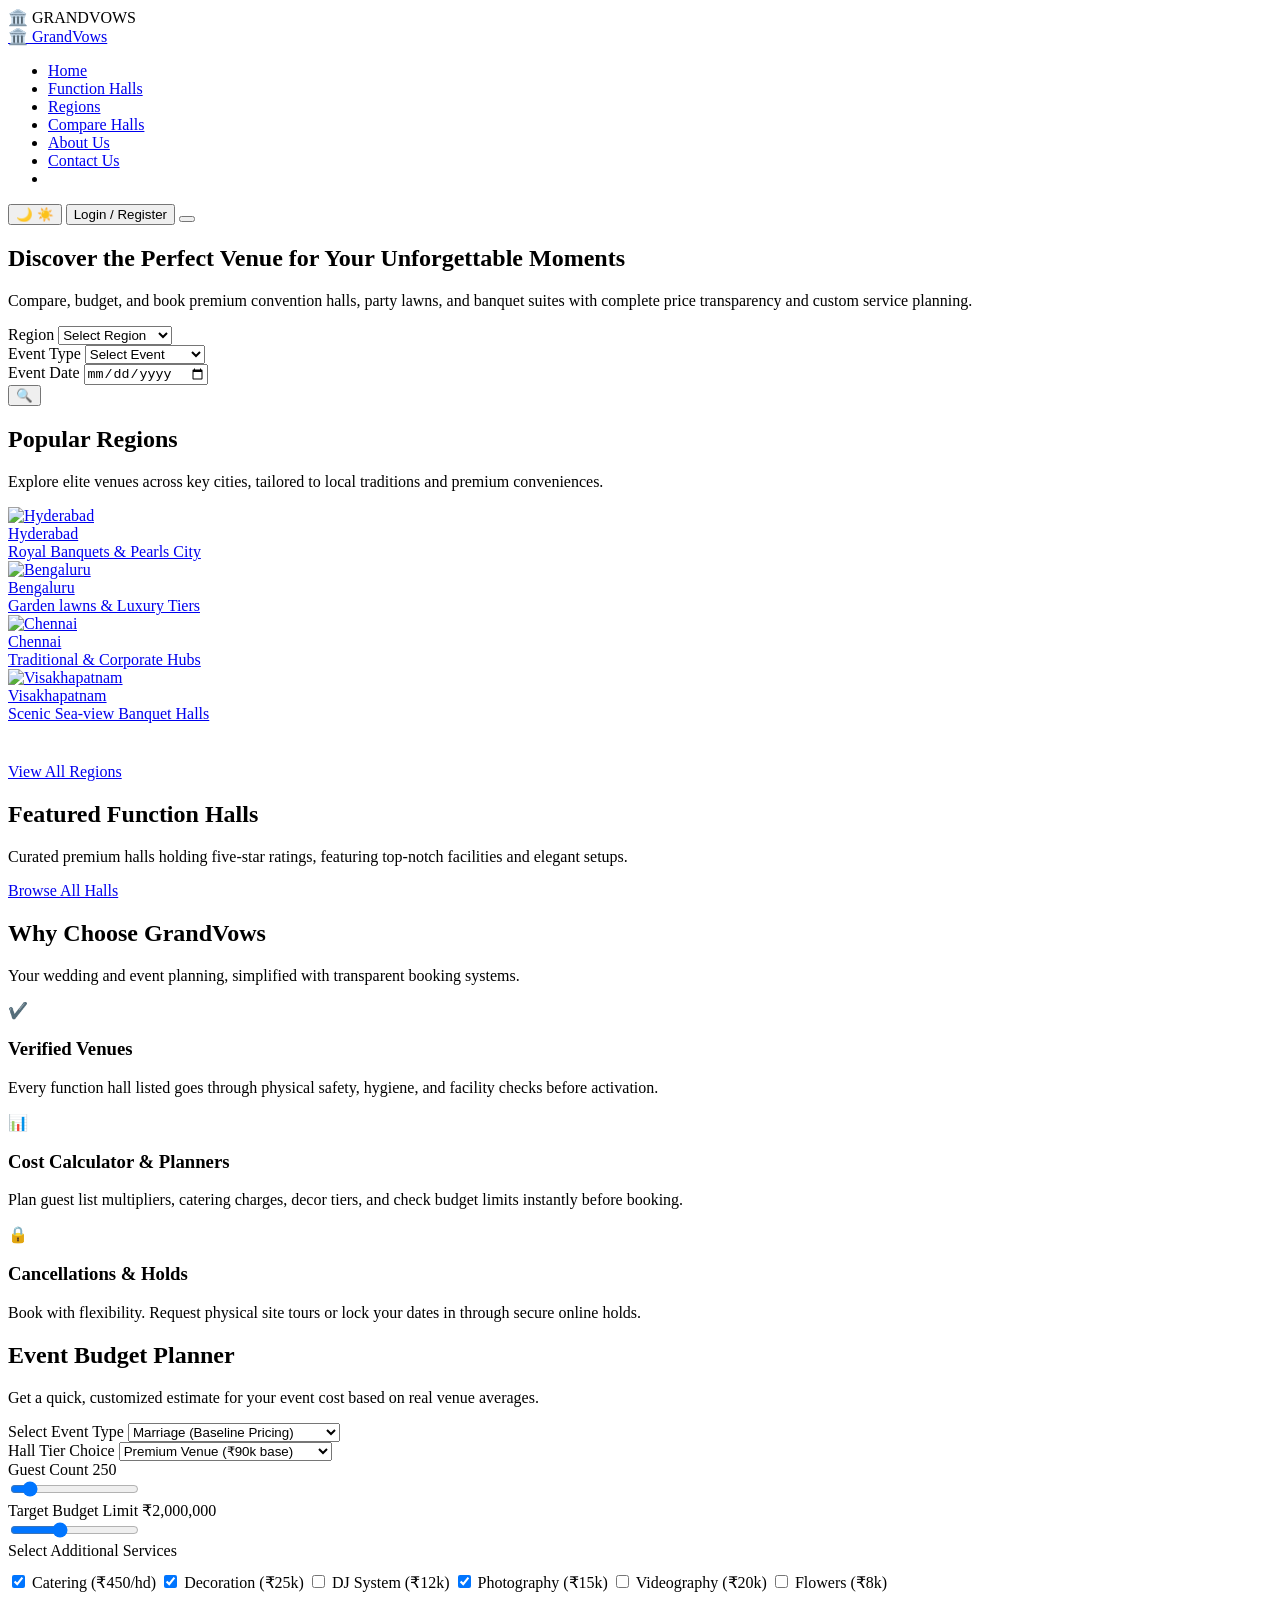
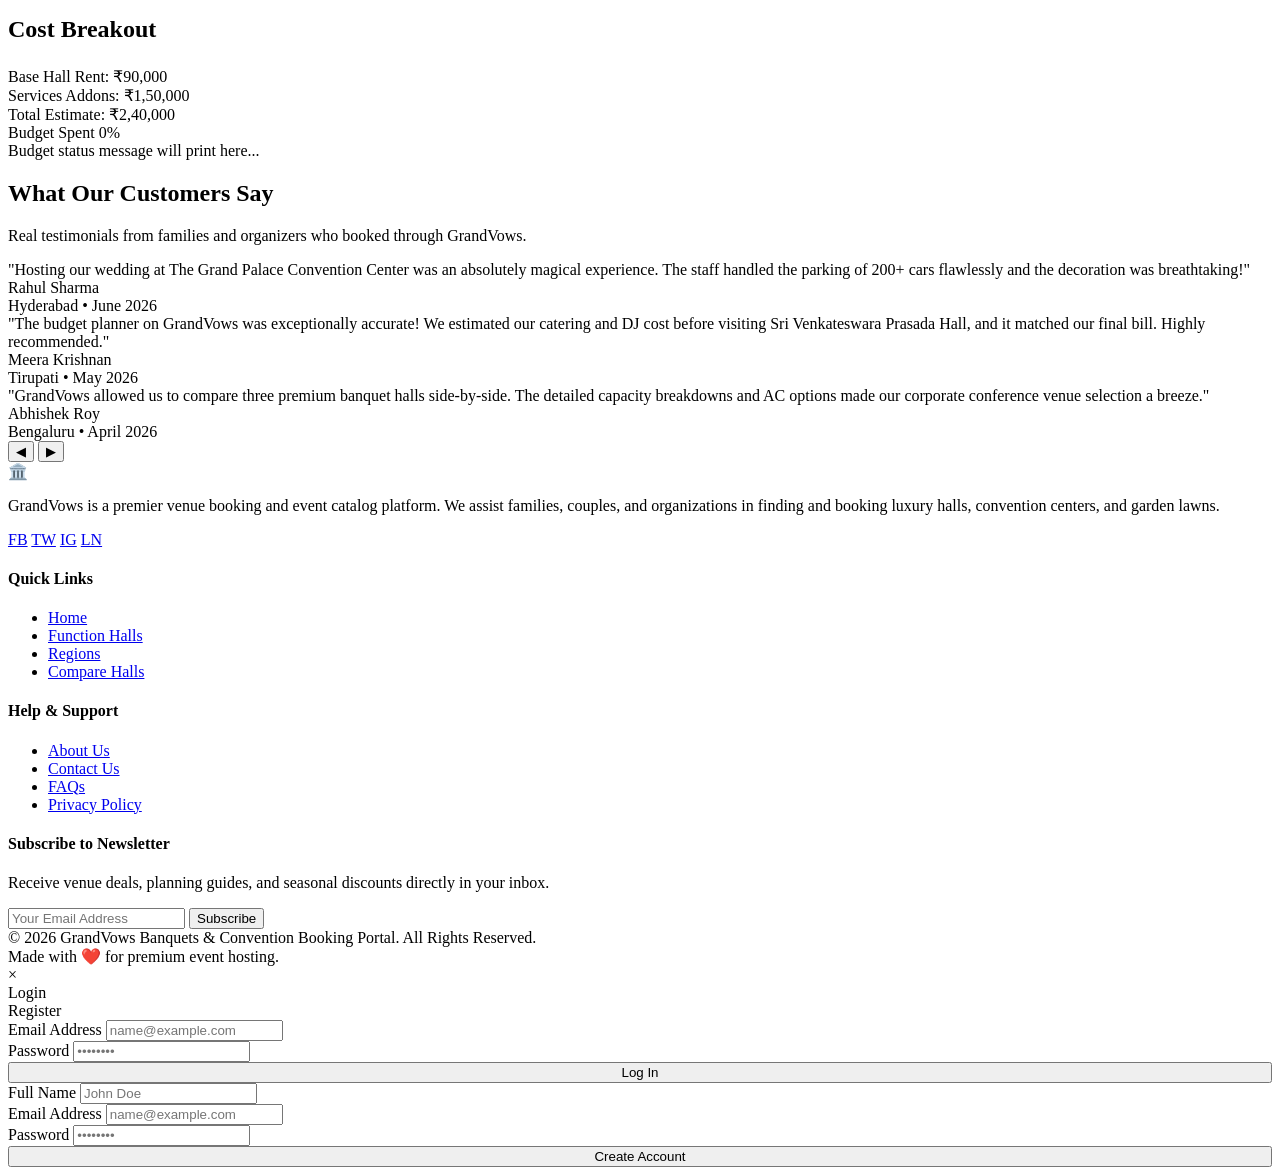
==== index.html @ 22fa2ca0 "HIIII" ====
<!DOCTYPE html>
<html lang="en">
<head>
  <meta charset="UTF-8">
  <meta name="viewport" content="width=device-width, initial-scale=1.0">
  <meta name="description" content="Find and book the perfect wedding halls, convention centers, and party banquets. Compare capacities, starting prices, check availability, and use our event cost calculator.">
  <title>GrandVows | Premium Function & Wedding Hall Bookings</title>
  
  <!-- CSS Stylesheets -->
  <link rel="stylesheet" href="css/style.css">
  <link rel="stylesheet" href="css/animations.css">
  <link rel="stylesheet" href="css/responsive.css">
</head>
<body>

  <!-- Page Loader Overlay -->
  <div class="page-loader" id="page-loader">
    <div class="loader-spinner"></div>
    <div class="loader-text">🏛️ GRANDVOWS</div>
  </div>

  <!-- Header / Navigation Bar -->
  <header>
    <div class="container navbar-container">
      <a href="index.html" class="logo">
        🏛️ Grand<span>Vows</span>
      </a>
      <ul class="nav-menu" id="nav-menu">
        <li><a href="index.html" class="nav-link active">Home</a></li>
        <li><a href="halls.html" class="nav-link">Function Halls</a></li>
        <li><a href="regions.html" class="nav-link">Regions</a></li>
        <li><a href="compare.html" class="nav-link">Compare Halls</a></li>
        <li><a href="about.html" class="nav-link">About Us</a></li>
        <li><a href="contact.html" class="nav-link">Contact Us</a></li>
        <li><a href="dashboard.html" class="nav-link" style="display: none;">Dashboard</a></li>
      </ul>
      <div class="nav-actions">
        <button class="theme-toggle" id="theme-toggle" aria-label="Toggle Dark Mode">
          <span class="moon-icon">🌙</span>
          <span class="sun-icon">☀️</span>
        </button>
        <button class="btn btn-outline btn-sm" id="auth-nav-btn">Login / Register</button>
        <button class="menu-btn" id="menu-btn" aria-label="Toggle Mobile Menu">
          <span></span>
          <span></span>
          <span></span>
        </button>
      </div>
    </div>
  </header>

  <!-- Hero Section -->
  <section class="hero">
    <div class="hero-glow"></div>
    <div class="container hero-content">
      <h1 class="reveal-on-scroll">Discover the Perfect Venue for Your <span>Unforgettable Moments</span></h1>
      <p class="reveal-on-scroll delay-100">Compare, budget, and book premium convention halls, party lawns, and banquet suites with complete price transparency and custom service planning.</p>
      
      <!-- Interactive Hero Search Panel -->
      <form action="halls.html" method="GET" class="hero-search-wrapper reveal-on-scroll delay-200">
        <div class="hero-search-item">
          <label for="search-region">Region</label>
          <select name="region" id="search-region">
            <option value="">Select Region</option>
            <option value="hyderabad">Hyderabad</option>
            <option value="bengaluru">Bengaluru</option>
            <option value="chennai">Chennai</option>
            <option value="visakhapatnam">Visakhapatnam</option>
            <option value="vijayawada">Vijayawada</option>
            <option value="tirupati">Tirupati</option>
            <option value="guntur">Guntur</option>
          </select>
        </div>
        <div class="hero-search-item">
          <label for="search-event">Event Type</label>
          <select name="event" id="search-event">
            <option value="">Select Event</option>
            <option value="Marriage">Marriage</option>
            <option value="Reception">Reception</option>
            <option value="Engagement">Engagement</option>
            <option value="Birthday Party">Birthday Party</option>
            <option value="Baby Shower">Baby Shower</option>
            <option value="Corporate Event">Corporate Event</option>
          </select>
        </div>
        <div class="hero-search-item">
          <label for="search-date">Event Date</label>
          <input type="date" name="date" id="search-date" min="2026-06-09">
        </div>
        <button type="submit" class="search-btn" aria-label="Search Venues">🔍</button>
      </form>
    </div>
  </section>

  <!-- Popular Regions Section -->
  <section class="section-padding">
    <div class="container">
      <div class="section-header">
        <h2>Popular Regions</h2>
        <div class="divider"></div>
        <p>Explore elite venues across key cities, tailored to local traditions and premium conveniences.</p>
      </div>
      
      <div class="grid-4 reveal-on-scroll" style="grid-template-columns: repeat(auto-fit, minmax(240px, 1fr));">
        <!-- Hyderabad -->
        <a href="halls.html?region=hyderabad" class="region-card">
          <img src="https://images.unsplash.com/photo-1608958223696-22441a182743?auto=format&fit=crop&w=400&q=80" alt="Hyderabad">
          <div class="region-card-overlay">
            <div class="region-card-title">Hyderabad</div>
            <div class="region-card-desc">Royal Banquets & Pearls City</div>
          </div>
        </a>
        <!-- Bengaluru -->
        <a href="halls.html?region=bengaluru" class="region-card">
          <img src="https://images.unsplash.com/photo-1596176530529-78163a4f7af2?auto=format&fit=crop&w=400&q=80" alt="Bengaluru">
          <div class="region-card-overlay">
            <div class="region-card-title">Bengaluru</div>
            <div class="region-card-desc">Garden lawns & Luxury Tiers</div>
          </div>
        </a>
        <!-- Chennai -->
        <a href="halls.html?region=chennai" class="region-card">
          <img src="https://images.unsplash.com/photo-1582510003544-4d00b7f74220?auto=format&fit=crop&w=400&q=80" alt="Chennai">
          <div class="region-card-overlay">
            <div class="region-card-title">Chennai</div>
            <div class="region-card-desc">Traditional & Corporate Hubs</div>
          </div>
        </a>
        <!-- Visakhapatnam -->
        <a href="halls.html?region=visakhapatnam" class="region-card">
          <img src="https://images.unsplash.com/photo-1589308078059-be1415eab4c3?auto=format&fit=crop&w=400&q=80" alt="Visakhapatnam">
          <div class="region-card-overlay">
            <div class="region-card-title">Visakhapatnam</div>
            <div class="region-card-desc">Scenic Sea-view Banquet Halls</div>
          </div>
        </a>
      </div>
      
      <div class="text-center" style="margin-top: 40px;">
        <a href="regions.html" class="btn btn-outline">View All Regions</a>
      </div>
    </div>
  </section>

  <!-- Featured Function Halls Section -->
  <section class="section-padding" style="background: var(--bg-secondary);">
    <div class="container">
      <div class="section-header">
        <h2>Featured Function Halls</h2>
        <div class="divider"></div>
        <p>Curated premium halls holding five-star ratings, featuring top-notch facilities and elegant setups.</p>
      </div>
      
      <!-- Dynamically filled by script below -->
      <div class="grid-3 featured-halls-grid" id="featured-grid" style="grid-template-columns: repeat(auto-fit, minmax(320px, 1fr));"></div>
      
      <div class="text-center">
        <a href="halls.html" class="btn btn-primary btn-lg">Browse All Halls</a>
      </div>
    </div>
  </section>

  <!-- Why Choose Us Section -->
  <section class="section-padding">
    <div class="container">
      <div class="section-header">
        <h2>Why Choose GrandVows</h2>
        <div class="divider"></div>
        <p>Your wedding and event planning, simplified with transparent booking systems.</p>
      </div>
      
      <div class="grid-3 reveal-on-scroll">
        <div class="card why-card glass-panel">
          <div class="why-icon">✔️</div>
          <h3>Verified Venues</h3>
          <p>Every function hall listed goes through physical safety, hygiene, and facility checks before activation.</p>
        </div>
        <div class="card why-card glass-panel delay-100">
          <div class="why-icon">📊</div>
          <h3>Cost Calculator & Planners</h3>
          <p>Plan guest list multipliers, catering charges, decor tiers, and check budget limits instantly before booking.</p>
        </div>
        <div class="card why-card glass-panel delay-200">
          <div class="why-icon">🔒</div>
          <h3>Cancellations & Holds</h3>
          <p>Book with flexibility. Request physical site tours or lock your dates in through secure online holds.</p>
        </div>
      </div>
    </div>
  </section>

  <!-- Event Cost Calculator Widget Section -->
  <section class="section-padding" style="background: var(--bg-secondary);">
    <div class="container">
      <div class="section-header">
        <h2>Event Budget Planner</h2>
        <div class="divider"></div>
        <p>Get a quick, customized estimate for your event cost based on real venue averages.</p>
      </div>
      
      <div class="glass-panel calc-widget-container reveal-on-scroll" style="grid-template-columns: repeat(auto-fit, minmax(320px, 1fr)); overflow: hidden;">
        <!-- Left Panel: Inputs -->
        <div class="calc-inputs-panel">
          <form id="budget-calc-form">
            <div class="form-group">
              <label for="calc-category">Select Event Type</label>
              <select id="calc-category" class="form-input">
                <option value="Marriage">Marriage (Baseline Pricing)</option>
                <option value="Reception">Reception (85% baseline)</option>
                <option value="Engagement">Engagement (60% baseline)</option>
                <option value="Birthday Party">Birthday Party (35% baseline)</option>
                <option value="Baby Shower">Baby Shower (30% baseline)</option>
                <option value="Corporate Event">Corporate Event (75% baseline)</option>
                <option value="Anniversary">Anniversary (45% baseline)</option>
              </select>
            </div>
            
            <div class="form-group">
              <label for="calc-tier">Hall Tier Choice</label>
              <select id="calc-tier" class="form-input">
                <option value="standard">Standard Venue (₹50k base)</option>
                <option value="premium" selected>Premium Venue (₹90k base)</option>
                <option value="luxury">Luxury Elite Venue (₹1.5L base)</option>
              </select>
            </div>
            
            <div class="range-slider-wrapper">
              <div class="range-slider-header">
                <label for="calc-guests">Guest Count</label>
                <span id="calc-guests-value">250</span>
              </div>
              <input type="range" id="calc-guests" class="range-input" min="50" max="2000" step="25" value="250">
            </div>

            <div class="range-slider-wrapper">
              <div class="range-slider-header">
                <label for="calc-budget">Target Budget Limit</label>
                <span id="calc-budget-value">₹2,000,000</span>
              </div>
              <input type="range" id="calc-budget" class="range-input" min="20000" max="500000" step="5000" value="200000">
            </div>

            <div class="form-group">
              <label style="margin-bottom: 12px; display:block;">Select Additional Services</label>
              <div class="services-checkboxes-grid">
                <label class="service-checkbox-label">
                  <input type="checkbox" class="calc-service-checkbox" value="catering" checked>
                  Catering (₹450/hd)
                </label>
                <label class="service-checkbox-label">
                  <input type="checkbox" class="calc-service-checkbox" value="decoration" checked>
                  Decoration (₹25k)
                </label>
                <label class="service-checkbox-label">
                  <input type="checkbox" class="calc-service-checkbox" value="dj">
                  DJ System (₹12k)
                </label>
                <label class="service-checkbox-label">
                  <input type="checkbox" class="calc-service-checkbox" value="photography" checked>
                  Photography (₹15k)
                </label>
                <label class="service-checkbox-label">
                  <input type="checkbox" class="calc-service-checkbox" value="videography">
                  Videography (₹20k)
                </label>
                <label class="service-checkbox-label">
                  <input type="checkbox" class="calc-service-checkbox" value="flower">
                  Flowers (₹8k)
                </label>
              </div>
            </div>
          </form>
        </div>

        <!-- Right Panel: Outputs -->
        <div class="calc-results-panel">
          <div>
            <h3 style="margin-bottom: 24px; font-size: 1.5rem;">Cost Breakout</h3>
            <div class="results-price-breakout">
              <div class="price-row">
                <span>Base Hall Rent:</span>
                <span id="out-base-cost">₹90,000</span>
              </div>
              <div class="price-row">
                <span>Services Addons:</span>
                <span id="out-services-cost">₹1,50,000</span>
              </div>
              <div class="price-row total">
                <span>Total Estimate:</span>
                <span id="out-total-cost">₹2,40,000</span>
              </div>
            </div>

            <div class="budget-progress-container">
              <div class="budget-progress-header">
                <span>Budget Spent</span>
                <span id="budget-percentage">0%</span>
              </div>
              <div class="progress-bar-bg">
                <div class="progress-bar-fill" id="budget-progress-bar"></div>
              </div>
            </div>
          </div>
          
          <div class="budget-status-msg" id="out-status-message">
            Budget status message will print here...
          </div>
        </div>
      </div>
    </div>
  </section>

  <!-- Customer Reviews Section -->
  <section class="section-padding">
    <div class="container">
      <div class="section-header">
        <h2>What Our Customers Say</h2>
        <div class="divider"></div>
        <p>Real testimonials from families and organizers who booked through GrandVows.</p>
      </div>
      
      <div class="testimonials-slider glass-panel reveal-on-scroll">
        <div class="testimonial-slide active">
          <div class="testimonial-quote">"Hosting our wedding at The Grand Palace Convention Center was an absolutely magical experience. The staff handled the parking of 200+ cars flawlessly and the decoration was breathtaking!"</div>
          <div class="testimonial-author">Rahul Sharma</div>
          <div class="testimonial-date">Hyderabad • June 2026</div>
        </div>
        <div class="testimonial-slide">
          <div class="testimonial-quote">"The budget planner on GrandVows was exceptionally accurate! We estimated our catering and DJ cost before visiting Sri Venkateswara Prasada Hall, and it matched our final bill. Highly recommended."</div>
          <div class="testimonial-author">Meera Krishnan</div>
          <div class="testimonial-date">Tirupati • May 2026</div>
        </div>
        <div class="testimonial-slide">
          <div class="testimonial-quote">"GrandVows allowed us to compare three premium banquet halls side-by-side. The detailed capacity breakdowns and AC options made our corporate conference venue selection a breeze."</div>
          <div class="testimonial-author">Abhishek Roy</div>
          <div class="testimonial-date">Bengaluru • April 2026</div>
        </div>
        <div class="slider-controls">
          <button class="slider-btn" id="prev-slide" aria-label="Previous Slide">◀</button>
          <button class="slider-btn" id="next-slide" aria-label="Next Slide">▶</button>
        </div>
      </div>
    </div>
  </section>

  <!-- Footer -->
  <footer>
    <div class="container footer-grid">
      <div class="footer-brand">
        <a href="index.html" class="logo" style="color: white; margin-bottom: 20px;">
          🏛️ Grand<span>Vows</span>
        </a>
        <p>GrandVows is a premier venue booking and event catalog platform. We assist families, couples, and organizations in finding and booking luxury halls, convention centers, and garden lawns.</p>
        <div class="social-links">
          <a href="#" class="social-icon" aria-label="Facebook">FB</a>
          <a href="#" class="social-icon" aria-label="Twitter">TW</a>
          <a href="#" class="social-icon" aria-label="Instagram">IG</a>
          <a href="#" class="social-icon" aria-label="LinkedIn">LN</a>
        </div>
      </div>
      
      <div>
        <h4 class="footer-title">Quick Links</h4>
        <ul class="footer-links">
          <li><a href="index.html" class="footer-link">Home</a></li>
          <li><a href="halls.html" class="footer-link">Function Halls</a></li>
          <li><a href="regions.html" class="footer-link">Regions</a></li>
          <li><a href="compare.html" class="footer-link">Compare Halls</a></li>
        </ul>
      </div>

      <div>
        <h4 class="footer-title">Help & Support</h4>
        <ul class="footer-links">
          <li><a href="about.html" class="footer-link">About Us</a></li>
          <li><a href="contact.html" class="footer-link">Contact Us</a></li>
          <li><a href="#" class="footer-link">FAQs</a></li>
          <li><a href="#" class="footer-link">Privacy Policy</a></li>
        </ul>
      </div>

      <div class="footer-newsletter">
        <h4 class="footer-title">Subscribe to Newsletter</h4>
        <p>Receive venue deals, planning guides, and seasonal discounts directly in your inbox.</p>
        <form class="newsletter-form" onsubmit="event.preventDefault(); alert('Subscribed!');">
          <input type="email" placeholder="Your Email Address" required aria-label="Email Address">
          <button type="submit" class="btn btn-primary">Subscribe</button>
        </form>
      </div>
    </div>
    
    <div class="container footer-bottom">
      <div>&copy; 2026 GrandVows Banquets & Convention Booking Portal. All Rights Reserved.</div>
      <div>Made with ❤️ for premium event hosting.</div>
    </div>
  </footer>

  <!-- Auth Modal Overlay -->
  <div class="modal-overlay" id="auth-modal">
    <div class="modal-content">
      <div class="modal-close" id="auth-modal-close">&times;</div>
      <div class="auth-tabs">
        <div class="auth-tab active" id="tab-login">Login</div>
        <div class="auth-tab" id="tab-register">Register</div>
      </div>
      
      <!-- Login Form -->
      <div class="auth-form-wrapper active" id="form-login-wrapper">
        <form id="form-login">
          <div class="form-group">
            <label for="login-email">Email Address</label>
            <input type="email" id="login-email" class="form-input" required placeholder="name@example.com">
          </div>
          <div class="form-group">
            <label for="login-password">Password</label>
            <input type="password" id="login-password" class="form-input" required placeholder="••••••••">
          </div>
          <button type="submit" class="btn btn-primary" style="width: 100%;">Log In</button>
        </form>
      </div>

      <!-- Register Form -->
      <div class="auth-form-wrapper" id="form-register-wrapper">
        <form id="form-register">
          <div class="form-group">
            <label for="register-name">Full Name</label>
            <input type="text" id="register-name" class="form-input" required placeholder="John Doe">
          </div>
          <div class="form-group">
            <label for="register-email">Email Address</label>
            <input type="email" id="register-email" class="form-input" required placeholder="name@example.com">
          </div>
          <div class="form-group">
            <label for="register-password">Password</label>
            <input type="password" id="register-password" class="form-input" required placeholder="••••••••">
          </div>
          <button type="submit" class="btn btn-primary" style="width: 100%;">Create Account</button>
        </form>
      </div>
    </div>
  </div>

  <!-- Master JavaScript Imports -->
  <script src="js/data.js"></script>
  <script src="js/app.js"></script>
  <script src="js/calculator.js"></script>
  
  <!-- Inline Page-Specific Controller Scripts -->
  <script>
    // Render featured halls dynamically
    const featuredGrid = document.getElementById('featured-grid');
    if (featuredGrid && typeof HALLS_DATA !== 'undefined') {
      const topHalls = HALLS_DATA.slice(0, 3);
      let html = '';
      topHalls.forEach(hall => {
        const favs = getStoredFavorites();
        const isFav = favs.includes(hall.id) ? 'active' : '';
        
        html += `
          <div class="card reveal-on-scroll">
            <div class="card-img-wrapper">
              <img src="${hall.images[0]}" alt="${hall.name}">
              <div class="card-badge">${hall.ac ? 'AC Hall' : 'Non-AC'}</div>
              <button class="card-fav-btn ${isFav}" data-id="${hall.id}" aria-label="Add to Favorites">
                ❤️
              </button>
            </div>
            <div class="card-content">
              <h3 class="card-title"><a href="hall-details.html?id=${hall.id}">${hall.name}</a></h3>
              <div class="card-location">📍 ${hall.address.split(',')[1] || hall.city}, ${hall.city}</div>
              <div class="card-details-grid">
                <div class="card-detail-item">👥 Capacity: <b>${hall.capacity}</b></div>
                <div class="card-detail-item">🚗 Parking: <b>${hall.parking} cars</b></div>
                <div class="card-detail-item">🛏️ Rooms: <b>${hall.rooms} rooms</b></div>
                <div class="card-detail-item">⭐ Rating: <b>${hall.rating}</b> (${hall.reviewsCount})</div>
              </div>
              <div class="card-footer">
                <div class="card-price">Starting Price <span>₹${hall.price.toLocaleString('en-IN')}</span></div>
                <a href="hall-details.html?id=${hall.id}" class="btn btn-primary btn-sm">View Details</a>
              </div>
            </div>
          </div>
        `;
      });
      featuredGrid.innerHTML = html;
      
      // Bind favorites click listener
      document.querySelectorAll('.card-fav-btn').forEach(btn => {
        btn.addEventListener('click', (e) => {
          e.preventDefault();
          const id = parseInt(btn.dataset.id);
          const active = toggleFavorite(id);
          if (active) {
            btn.classList.add('active');
            showNotification('Added to favorites', 'success');
          } else {
            btn.classList.remove('active');
            showNotification('Removed from favorites', 'info');
          }
        });
      });
    }

    // Initialize testimonials transitions
    let currentSlide = 0;
    const slides = document.querySelectorAll('.testimonial-slide');
    const nextBtn = document.getElementById('next-slide');
    const prevBtn = document.getElementById('prev-slide');

    if (slides.length > 0 && nextBtn && prevBtn) {
      const showSlide = (n) => {
        slides[currentSlide].classList.remove('active');
        currentSlide = (n + slides.length) % slides.length;
        slides[currentSlide].classList.add('active');
      };

      nextBtn.addEventListener('click', () => showSlide(currentSlide + 1));
      prevBtn.addEventListener('click', () => showSlide(currentSlide - 1));

      // Auto-rotate slides
      setInterval(() => {
        showSlide(currentSlide + 1);
      }, 7000);
    }
  </script>
</body>
</html>
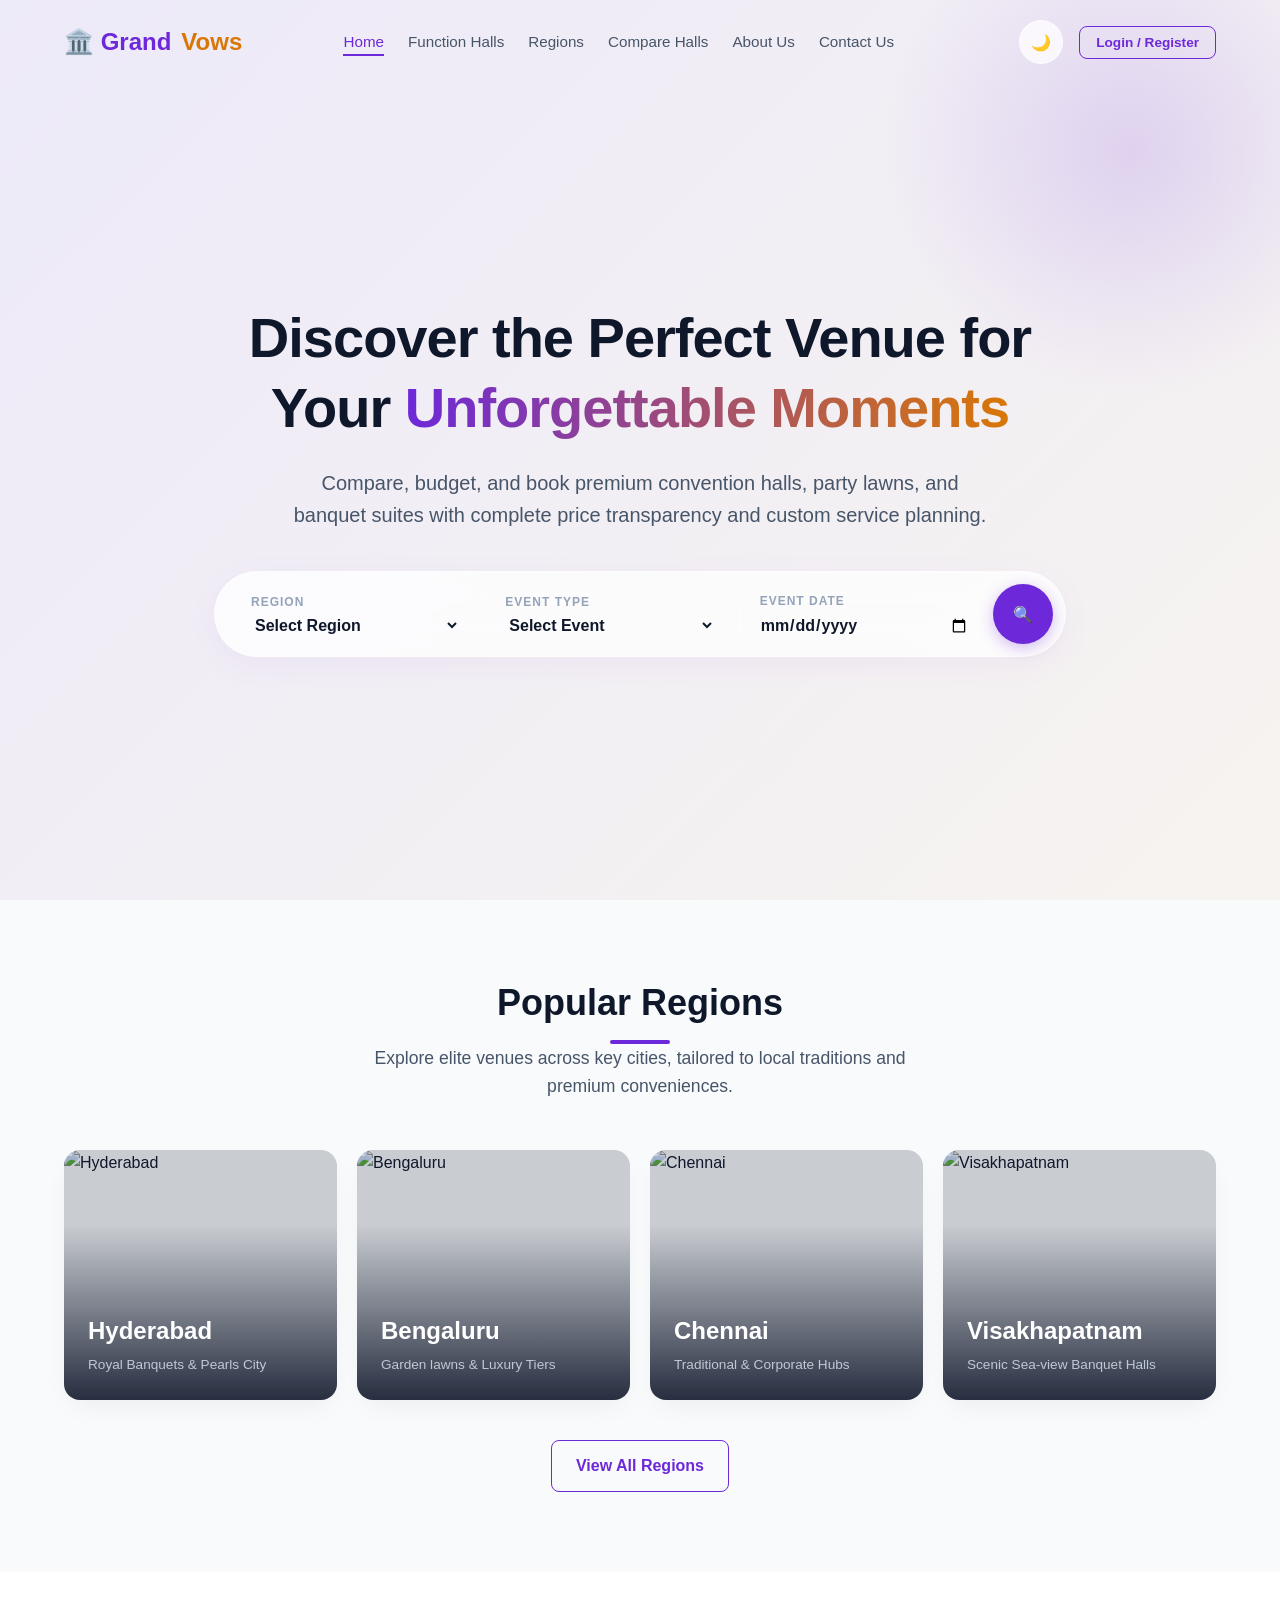
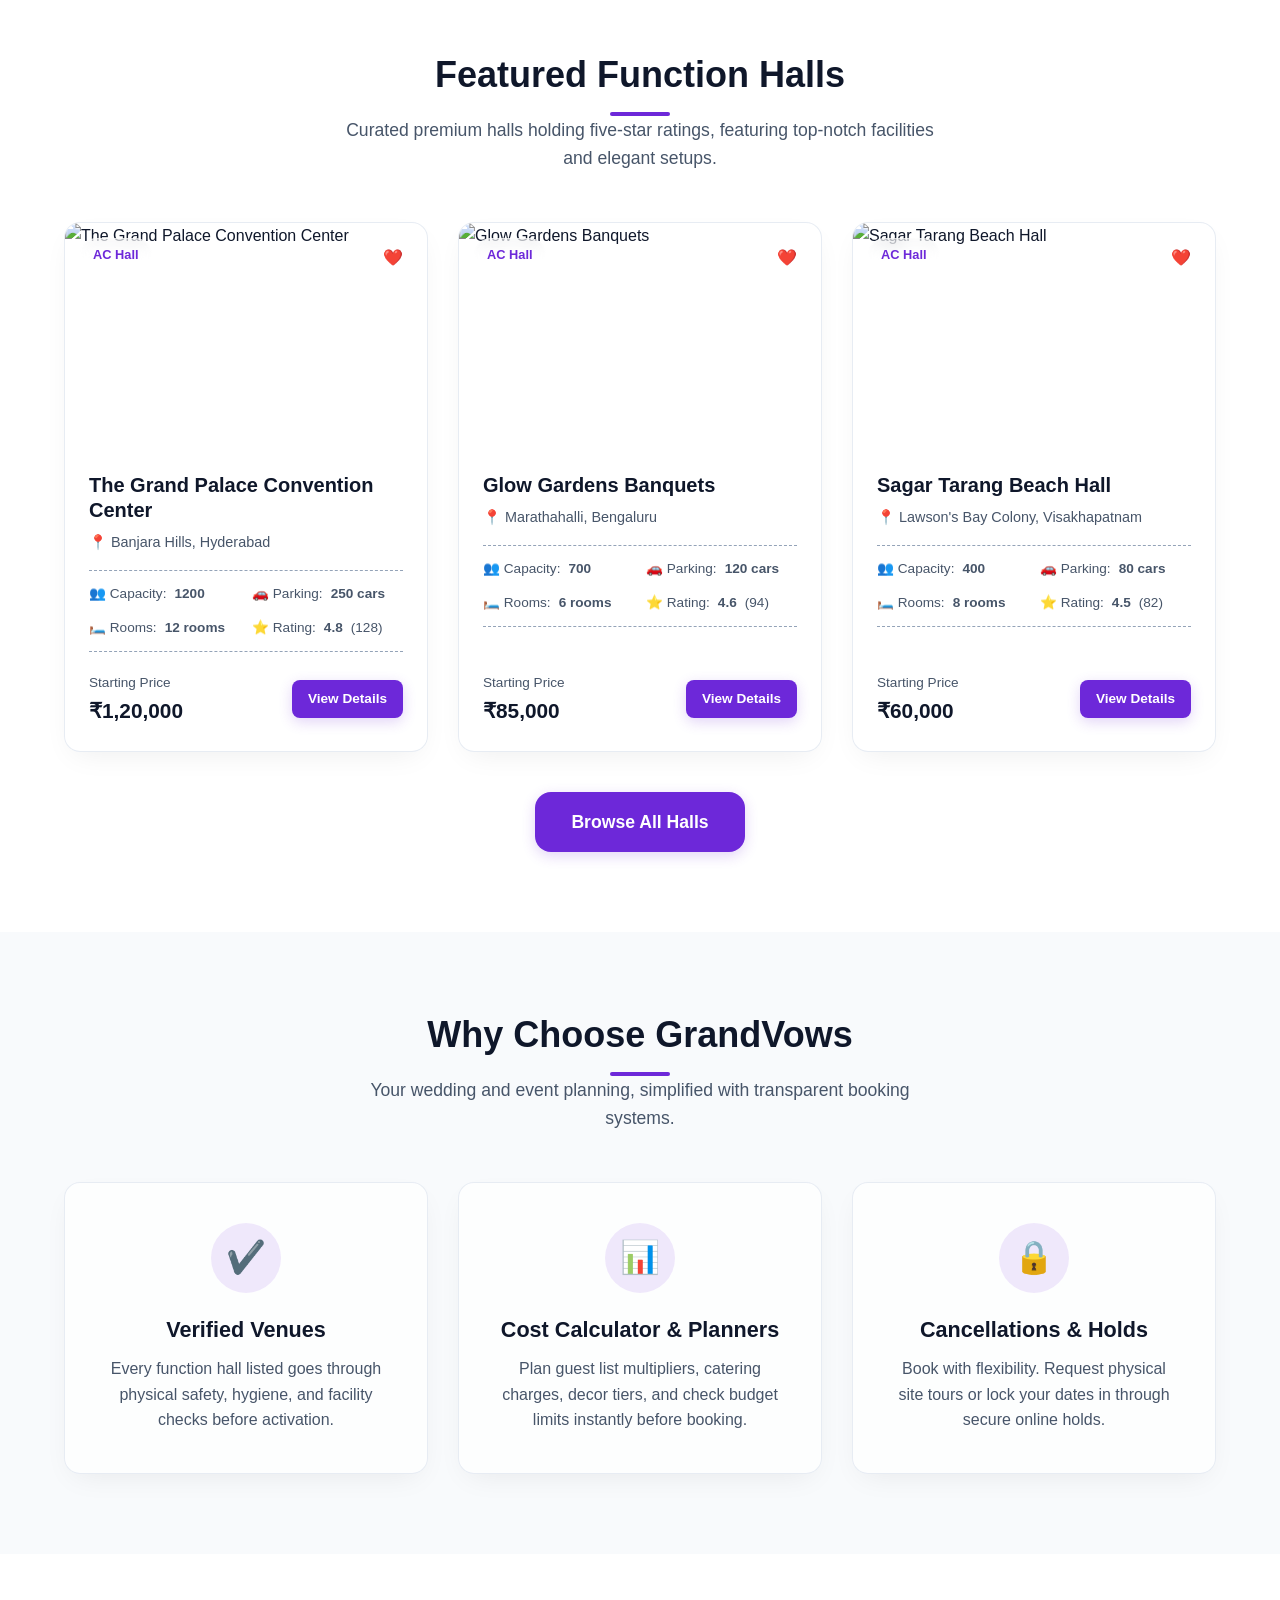
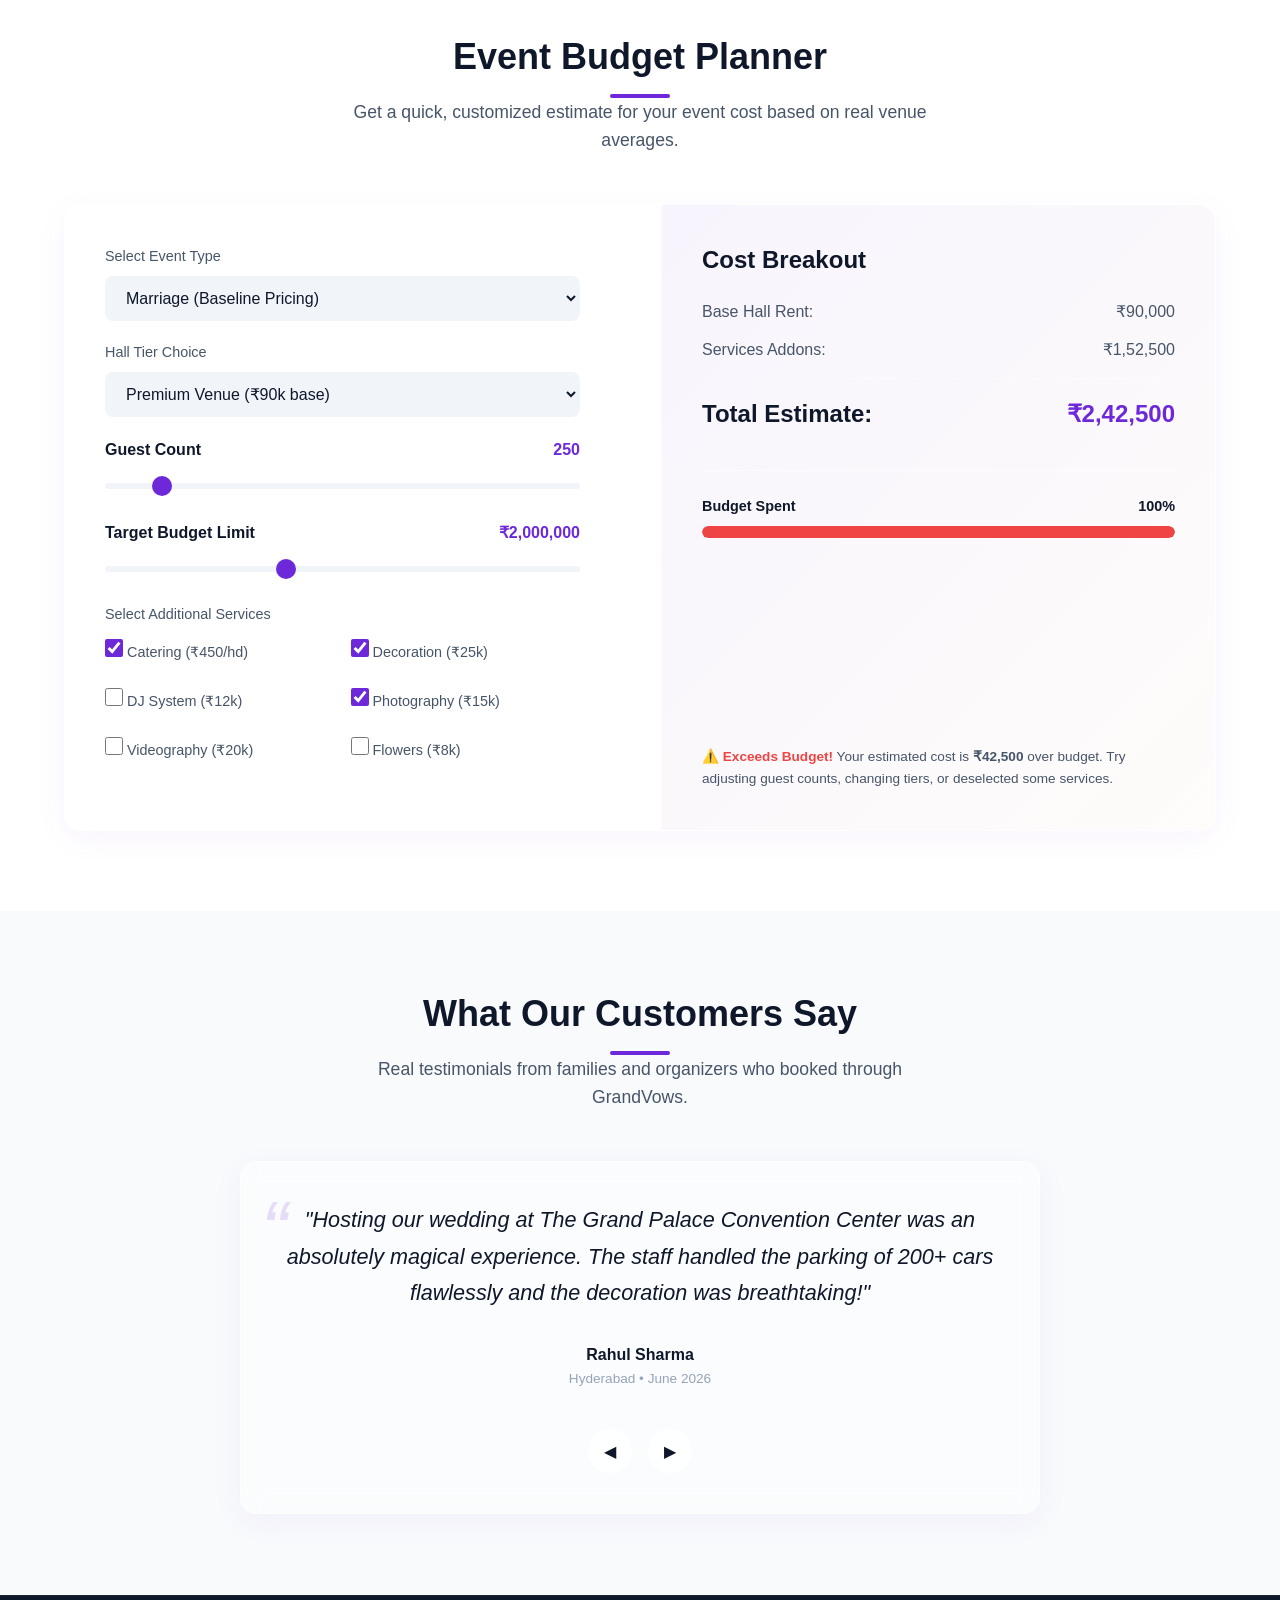
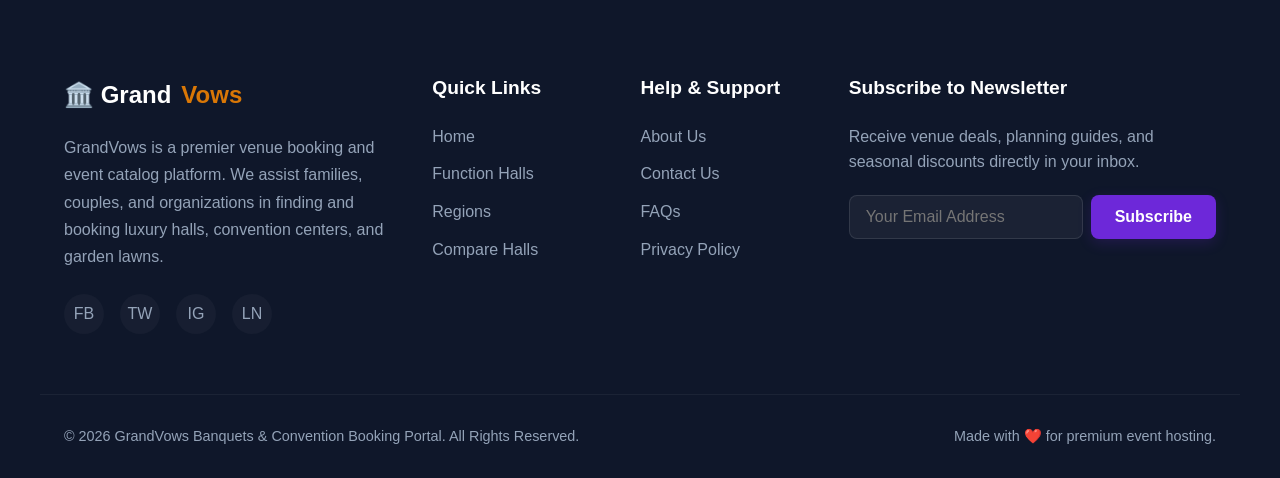
==== commit 19a805d0: "hi" ====
--- a/index.html
+++ b/index.html
@@ -7,9 +7,9 @@
   <title>GrandVows | Premium Function & Wedding Hall Bookings</title>
   
   <!-- CSS Stylesheets -->
-  <link rel="stylesheet" href="css/style.css">
-  <link rel="stylesheet" href="css/animations.css">
-  <link rel="stylesheet" href="css/responsive.css">
+  <link rel="stylesheet" href="style.css">
+  <link rel="stylesheet" href="animations.css">
+  <link rel="stylesheet" href="responsive.css">
 </head>
 <body>
 
@@ -441,9 +441,9 @@
   </div>
 
   <!-- Master JavaScript Imports -->
-  <script src="js/data.js"></script>
-  <script src="js/app.js"></script>
-  <script src="js/calculator.js"></script>
+  <script src="data.js"></script>
+  <script src="app.js"></script>
+  <script src="calculator.js"></script>
   
   <!-- Inline Page-Specific Controller Scripts -->
   <script>
--- a/style.css
+++ b/style.css
@@ -0,0 +1,1850 @@
+/* ==========================================================================
+   Function Hall Booking Website - Core Stylesheet
+   ========================================================================== */
+
+/* Import Premium Web Fonts */
+@import url('https://fonts.googleapis.com/css2?family=Inter:wght@300;400;500;600;700&family=Outfit:wght@300;400;500;600;700;800&display=swap');
+
+/* CSS Variables for Core Design System */
+:root {
+  /* Color Palette - Light Mode */
+  --bg-primary: #f8fafc;
+  --bg-secondary: #ffffff;
+  --bg-card: rgba(255, 255, 255, 0.75);
+  --bg-input: #f1f5f9;
+  
+  --text-primary: #0f172a;
+  --text-secondary: #475569;
+  --text-muted: #94a3b8;
+  
+  --color-primary: #6d28d9; /* Royal Violet */
+  --color-primary-rgb: 109, 40, 217;
+  --color-primary-hover: #5b21b6;
+  --color-secondary: #d97706; /* Golden Amber */
+  --color-secondary-hover: #b45309;
+  
+  --glass-bg: rgba(255, 255, 255, 0.45);
+  --glass-border: rgba(255, 255, 255, 0.5);
+  --glass-shadow: 0 8px 32px 0 rgba(109, 40, 217, 0.05);
+  
+  --card-shadow: 0 10px 30px -10px rgba(0, 0, 0, 0.08);
+  --card-border: rgba(226, 232, 240, 0.8);
+  
+  --success: #10b981;
+  --error: #ef4444;
+  --warning: #f59e0b;
+  
+  --border-radius-sm: 8px;
+  --border-radius-md: 16px;
+  --border-radius-lg: 24px;
+  
+  --transition-fast: 0.2s ease;
+  --transition-normal: 0.35s cubic-bezier(0.4, 0, 0.2, 1);
+  --transition-slow: 0.5s cubic-bezier(0.4, 0, 0.2, 1);
+}
+
+/* Dark Mode Overrides */
+body.dark-mode {
+  --bg-primary: #0f172a; /* Midnight Slate */
+  --bg-secondary: #1e293b; /* Deep Slate */
+  --bg-card: rgba(30, 41, 59, 0.7);
+  --bg-input: #0f172a;
+  
+  --text-primary: #f8fafc;
+  --text-secondary: #cbd5e1;
+  --text-muted: #64748b;
+  
+  --color-primary: #a78bfa; /* Lighter Glow Violet */
+  --color-primary-rgb: 167, 139, 250;
+  --color-primary-hover: #c084fc;
+  --color-secondary: #fbbf24;
+  --color-secondary-hover: #f59e0b;
+  
+  --glass-bg: rgba(30, 41, 59, 0.45);
+  --glass-border: rgba(255, 255, 255, 0.08);
+  --glass-shadow: 0 8px 32px 0 rgba(0, 0, 0, 0.37);
+  
+  --card-shadow: 0 10px 30px -10px rgba(0, 0, 0, 0.5);
+  --card-border: rgba(255, 255, 255, 0.05);
+}
+
+/* Reset and Base Styles */
+* {
+  margin: 0;
+  padding: 0;
+  box-sizing: border-box;
+}
+
+html {
+  scroll-behavior: smooth;
+  font-size: 16px;
+}
+
+body {
+  font-family: 'Inter', sans-serif;
+  background-color: var(--bg-primary);
+  color: var(--text-primary);
+  line-height: 1.6;
+  overflow-x: hidden;
+  transition: background-color var(--transition-normal), color var(--transition-normal);
+}
+
+h1, h2, h3, h4, h5, h6 {
+  font-family: 'Outfit', sans-serif;
+  font-weight: 700;
+  line-height: 1.25;
+  color: var(--text-primary);
+}
+
+a {
+  text-decoration: none;
+  color: inherit;
+  transition: color var(--transition-fast);
+}
+
+button, input, select, textarea {
+  font-family: inherit;
+  font-size: inherit;
+  outline: none;
+  border: none;
+}
+
+img, video {
+  max-width: 100%;
+  height: auto;
+  display: block;
+}
+
+.container {
+  width: 100%;
+  max-width: 1200px;
+  margin: 0 auto;
+  padding: 0 24px;
+}
+
+.section-padding {
+  padding: 80px 0;
+}
+
+/* Glassmorphism Panel Class */
+.glass-panel {
+  background: var(--glass-bg);
+  backdrop-filter: blur(12px);
+  -webkit-backdrop-filter: blur(12px);
+  border: 1px solid var(--glass-border);
+  box-shadow: var(--glass-shadow);
+  border-radius: var(--border-radius-md);
+  transition: background var(--transition-normal), border var(--transition-normal), box-shadow var(--transition-normal);
+}
+
+/* ==========================================================================
+   Header and Navigation
+   ========================================================================== */
+header {
+  position: fixed;
+  top: 0;
+  left: 0;
+  width: 100%;
+  z-index: 1000;
+  transition: all var(--transition-normal);
+  padding: 20px 0;
+}
+
+header.scrolled {
+  padding: 12px 0;
+  background: var(--glass-bg);
+  backdrop-filter: blur(20px);
+  -webkit-backdrop-filter: blur(20px);
+  border-bottom: 1px solid var(--glass-border);
+  box-shadow: var(--glass-shadow);
+}
+
+.navbar-container {
+  display: flex;
+  justify-content: space-between;
+  align-items: center;
+}
+
+.logo {
+  display: flex;
+  align-items: center;
+  gap: 10px;
+  font-family: 'Outfit', sans-serif;
+  font-size: 1.5rem;
+  font-weight: 800;
+  color: var(--color-primary);
+}
+
+.logo span {
+  color: var(--color-secondary);
+}
+
+.nav-menu {
+  display: flex;
+  align-items: center;
+  list-style: none;
+  gap: 24px;
+}
+
+.nav-link {
+  font-weight: 500;
+  font-size: 0.95rem;
+  color: var(--text-secondary);
+  position: relative;
+  padding: 6px 0;
+}
+
+.nav-link:hover, .nav-link.active {
+  color: var(--color-primary);
+}
+
+.nav-link::after {
+  content: '';
+  position: absolute;
+  bottom: 0;
+  left: 0;
+  width: 0;
+  height: 2px;
+  background-color: var(--color-primary);
+  transition: width var(--transition-fast);
+}
+
+.nav-link:hover::after, .nav-link.active::after {
+  width: 100%;
+}
+
+.nav-actions {
+  display: flex;
+  align-items: center;
+  gap: 16px;
+}
+
+/* Dark Mode Toggle Switch */
+.theme-toggle {
+  background: var(--bg-card);
+  width: 44px;
+  height: 44px;
+  border-radius: 50%;
+  cursor: pointer;
+  display: flex;
+  align-items: center;
+  justify-content: center;
+  border: 1px solid var(--glass-border);
+  transition: background-color var(--transition-fast);
+}
+
+.theme-toggle:hover {
+  background-color: var(--bg-input);
+}
+
+.theme-toggle .sun-icon {
+  display: none;
+}
+
+body.dark-mode .theme-toggle .sun-icon {
+  display: block;
+}
+
+body.dark-mode .theme-toggle .moon-icon {
+  display: none;
+}
+
+/* Hamburguer Mobile Menu Trigger */
+.menu-btn {
+  display: none;
+  flex-direction: column;
+  justify-content: space-between;
+  width: 24px;
+  height: 18px;
+  background: transparent;
+  cursor: pointer;
+}
+
+.menu-btn span {
+  display: block;
+  height: 2px;
+  width: 100%;
+  background-color: var(--text-primary);
+  border-radius: 2px;
+  transition: all var(--transition-fast);
+}
+
+/* ==========================================================================
+   Buttons UI
+   ========================================================================== */
+.btn {
+  display: inline-flex;
+  align-items: center;
+  justify-content: center;
+  gap: 8px;
+  padding: 12px 24px;
+  font-weight: 600;
+  border-radius: var(--border-radius-sm);
+  cursor: pointer;
+  transition: all var(--transition-fast);
+  font-family: 'Outfit', sans-serif;
+  text-align: center;
+}
+
+.btn-primary {
+  background: var(--color-primary);
+  color: #ffffff;
+  box-shadow: 0 4px 14px rgba(109, 40, 217, 0.2);
+}
+
+.btn-primary:hover {
+  background: var(--color-primary-hover);
+  transform: translateY(-2px);
+  box-shadow: 0 6px 20px rgba(109, 40, 217, 0.3);
+}
+
+.btn-secondary {
+  background: var(--color-secondary);
+  color: #ffffff;
+  box-shadow: 0 4px 14px rgba(217, 119, 6, 0.2);
+}
+
+.btn-secondary:hover {
+  background: var(--color-secondary-hover);
+  transform: translateY(-2px);
+  box-shadow: 0 6px 20px rgba(217, 119, 6, 0.3);
+}
+
+.btn-outline {
+  background: transparent;
+  border: 1px solid var(--color-primary);
+  color: var(--color-primary);
+}
+
+.btn-outline:hover {
+  background: var(--color-primary);
+  color: #ffffff;
+}
+
+.btn-glass {
+  background: var(--glass-bg);
+  border: 1px solid var(--glass-border);
+  color: var(--text-primary);
+  backdrop-filter: blur(8px);
+}
+
+.btn-glass:hover {
+  background: var(--bg-card);
+  transform: translateY(-2px);
+}
+
+.btn-sm {
+  padding: 8px 16px;
+  font-size: 0.85rem;
+}
+
+.btn-lg {
+  padding: 16px 36px;
+  font-size: 1.1rem;
+  border-radius: var(--border-radius-md);
+}
+
+/* ==========================================================================
+   Section Headers
+   ========================================================================== */
+.section-header {
+  text-align: center;
+  max-width: 600px;
+  margin: 0 auto 50px auto;
+}
+
+.section-header h2 {
+  font-size: 2.25rem;
+  margin-bottom: 15px;
+  position: relative;
+}
+
+.section-header p {
+  color: var(--text-secondary);
+  font-size: 1.1rem;
+}
+
+.section-header .divider {
+  width: 60px;
+  height: 4px;
+  background: var(--color-primary);
+  margin: 0 auto;
+  border-radius: 2px;
+}
+
+/* ==========================================================================
+   Cards (Halls, Regions, Reviews)
+   ========================================================================== */
+.card {
+  background-color: var(--bg-card);
+  border: 1px solid var(--card-border);
+  border-radius: var(--border-radius-md);
+  overflow: hidden;
+  box-shadow: var(--card-shadow);
+  transition: all var(--transition-normal);
+  display: flex;
+  flex-direction: column;
+}
+
+.card:hover {
+  transform: translateY(-8px);
+  box-shadow: 0 20px 40px -10px rgba(109, 40, 217, 0.12);
+  border-color: var(--color-primary);
+}
+
+.card-img-wrapper {
+  position: relative;
+  aspect-ratio: 16/10;
+  overflow: hidden;
+}
+
+.card-img-wrapper img {
+  width: 100%;
+  height: 100%;
+  object-fit: cover;
+  transition: transform var(--transition-slow);
+}
+
+.card:hover .card-img-wrapper img {
+  transform: scale(1.08);
+}
+
+.card-badge {
+  position: absolute;
+  top: 15px;
+  left: 15px;
+  background: var(--glass-bg);
+  backdrop-filter: blur(8px);
+  padding: 6px 12px;
+  font-weight: 700;
+  font-size: 0.8rem;
+  border-radius: 20px;
+  color: var(--color-primary);
+  border: 1px solid var(--glass-border);
+}
+
+.card-fav-btn {
+  position: absolute;
+  top: 15px;
+  right: 15px;
+  background: var(--glass-bg);
+  backdrop-filter: blur(8px);
+  border: 1px solid var(--glass-border);
+  width: 38px;
+  height: 38px;
+  border-radius: 50%;
+  display: flex;
+  align-items: center;
+  justify-content: center;
+  cursor: pointer;
+  color: var(--text-muted);
+  transition: all var(--transition-fast);
+}
+
+.card-fav-btn:hover {
+  color: #ef4444;
+  transform: scale(1.1);
+}
+
+.card-fav-btn.active {
+  color: #ef4444;
+  background: #ffe4e6;
+  border-color: #fecdd3;
+}
+
+.card-content {
+  padding: 24px;
+  display: flex;
+  flex-direction: column;
+  flex-grow: 1;
+}
+
+.card-title {
+  font-size: 1.25rem;
+  margin-bottom: 8px;
+  transition: color var(--transition-fast);
+}
+
+.card-title:hover {
+  color: var(--color-primary);
+}
+
+.card-location {
+  display: flex;
+  align-items: center;
+  gap: 6px;
+  color: var(--text-secondary);
+  font-size: 0.9rem;
+  margin-bottom: 16px;
+}
+
+.card-details-grid {
+  display: grid;
+  grid-template-columns: 1fr 1fr;
+  gap: 12px;
+  margin-bottom: 20px;
+  border-top: 1px dashed var(--text-muted);
+  border-bottom: 1px dashed var(--text-muted);
+  padding: 12px 0;
+}
+
+.card-detail-item {
+  display: flex;
+  align-items: center;
+  gap: 8px;
+  font-size: 0.85rem;
+  color: var(--text-secondary);
+}
+
+.card-footer {
+  display: flex;
+  justify-content: space-between;
+  align-items: center;
+  margin-top: auto;
+}
+
+.card-price {
+  font-size: 0.85rem;
+  color: var(--text-secondary);
+}
+
+.card-price span {
+  display: block;
+  font-size: 1.3rem;
+  font-weight: 700;
+  color: var(--text-primary);
+}
+
+/* ==========================================================================
+   Modals (Authentication / Auth Modal)
+   ========================================================================== */
+.modal-overlay {
+  position: fixed;
+  top: 0;
+  left: 0;
+  width: 100%;
+  height: 100%;
+  background: rgba(15, 23, 42, 0.6);
+  backdrop-filter: blur(8px);
+  z-index: 2000;
+  display: none;
+  align-items: center;
+  justify-content: center;
+  opacity: 0;
+  transition: opacity var(--transition-fast);
+}
+
+.modal-overlay.active {
+  display: flex;
+  opacity: 1;
+}
+
+.modal-content {
+  background: var(--bg-secondary);
+  border: 1px solid var(--glass-border);
+  box-shadow: 0 25px 50px -12px rgba(0, 0, 0, 0.25);
+  border-radius: var(--border-radius-lg);
+  width: 100%;
+  max-width: 480px;
+  padding: 40px;
+  position: relative;
+  transform: scale(0.9);
+  transition: transform var(--transition-fast);
+}
+
+.modal-overlay.active .modal-content {
+  transform: scale(1);
+}
+
+.modal-close {
+  position: absolute;
+  top: 20px;
+  right: 20px;
+  width: 36px;
+  height: 36px;
+  background: var(--bg-primary);
+  border-radius: 50%;
+  display: flex;
+  align-items: center;
+  justify-content: center;
+  cursor: pointer;
+  transition: all var(--transition-fast);
+}
+
+.modal-close:hover {
+  background: var(--bg-input);
+  transform: rotate(90deg);
+}
+
+.auth-tabs {
+  display: flex;
+  border-bottom: 2px solid var(--bg-input);
+  margin-bottom: 24px;
+}
+
+.auth-tab {
+  flex: 1;
+  padding: 12px;
+  text-align: center;
+  font-weight: 600;
+  cursor: pointer;
+  color: var(--text-secondary);
+  border-bottom: 2px solid transparent;
+  margin-bottom: -2px;
+  transition: all var(--transition-fast);
+}
+
+.auth-tab.active {
+  color: var(--color-primary);
+  border-color: var(--color-primary);
+}
+
+.auth-form-wrapper {
+  display: none;
+}
+
+.auth-form-wrapper.active {
+  display: block;
+}
+
+.form-group {
+  margin-bottom: 20px;
+}
+
+.form-group label {
+  display: block;
+  font-size: 0.9rem;
+  font-weight: 500;
+  margin-bottom: 8px;
+  color: var(--text-secondary);
+}
+
+.form-input {
+  width: 100%;
+  padding: 12px 16px;
+  border-radius: var(--border-radius-sm);
+  background: var(--bg-input);
+  border: 1px solid transparent;
+  color: var(--text-primary);
+  transition: all var(--transition-fast);
+}
+
+.form-input:focus {
+  border-color: var(--color-primary);
+  background: var(--bg-secondary);
+  box-shadow: 0 0 0 4px rgba(109, 40, 217, 0.15);
+}
+
+/* ==========================================================================
+   Toast Notification Popups
+   ========================================================================== */
+.toast-container {
+  position: fixed;
+  top: 24px;
+  right: 24px;
+  z-index: 3000;
+  display: flex;
+  flex-direction: column;
+  gap: 12px;
+}
+
+.toast {
+  background: var(--bg-secondary);
+  border: 1px solid var(--glass-border);
+  box-shadow: 0 10px 15px -3px rgba(0, 0, 0, 0.1), 0 4px 6px -2px rgba(0, 0, 0, 0.05);
+  border-radius: var(--border-radius-sm);
+  padding: 16px 24px;
+  color: var(--text-primary);
+  display: flex;
+  align-items: center;
+  gap: 12px;
+  transform: translateX(120%);
+  animation: slideInToast var(--transition-normal) forwards;
+  min-width: 300px;
+  max-width: 400px;
+}
+
+.toast-success {
+  border-left: 4px solid var(--success);
+}
+
+.toast-error {
+  border-left: 4px solid var(--error);
+}
+
+.toast-info {
+  border-left: 4px solid var(--color-primary);
+}
+
+@keyframes slideInToast {
+  to {
+    transform: translateX(0);
+  }
+}
+
+.toast.fade-out {
+  animation: fadeOutToast var(--transition-fast) forwards;
+}
+
+@keyframes fadeOutToast {
+  to {
+    opacity: 0;
+    transform: translateX(120%);
+  }
+}
+
+/* ==========================================================================
+   Back To Top Button
+   ========================================================================== */
+.back-to-top {
+  position: fixed;
+  bottom: 30px;
+  right: 30px;
+  width: 50px;
+  height: 50px;
+  background: var(--color-primary);
+  color: white;
+  border-radius: 50%;
+  display: flex;
+  align-items: center;
+  justify-content: center;
+  cursor: pointer;
+  opacity: 0;
+  visibility: hidden;
+  transform: translateY(20px);
+  box-shadow: 0 4px 10px rgba(0, 0, 0, 0.3);
+  z-index: 999;
+  transition: all var(--transition-fast);
+}
+
+.back-to-top.active {
+  opacity: 1;
+  visibility: visible;
+  transform: translateY(0);
+}
+
+.back-to-top:hover {
+  background: var(--color-primary-hover);
+  transform: translateY(-5px);
+  box-shadow: 0 6px 15px rgba(0, 0, 0, 0.4);
+}
+
+/* ==========================================================================
+   Footer Layout
+   ========================================================================== */
+footer {
+  background: #0f172a;
+  color: #94a3b8;
+  padding: 80px 0 30px 0;
+  border-top: 1px solid rgba(255, 255, 255, 0.05);
+}
+
+body.dark-mode footer {
+  background: #020617;
+}
+
+.footer-grid {
+  display: grid;
+  grid-template-columns: 2fr 1fr 1fr 2fr;
+  gap: 48px;
+  margin-bottom: 60px;
+}
+
+.footer-brand .logo {
+  margin-bottom: 20px;
+}
+
+.footer-brand p {
+  line-height: 1.7;
+  margin-bottom: 24px;
+}
+
+.social-links {
+  display: flex;
+  gap: 16px;
+}
+
+.social-icon {
+  width: 40px;
+  height: 40px;
+  background: rgba(255, 255, 255, 0.03);
+  border-radius: 50%;
+  display: flex;
+  align-items: center;
+  justify-content: center;
+  transition: all var(--transition-fast);
+}
+
+.social-icon:hover {
+  background: var(--color-primary);
+  color: white;
+  transform: translateY(-3px);
+}
+
+.footer-title {
+  color: white;
+  font-family: 'Outfit', sans-serif;
+  font-size: 1.2rem;
+  font-weight: 600;
+  margin-bottom: 24px;
+}
+
+.footer-links {
+  list-style: none;
+  display: flex;
+  flex-direction: column;
+  gap: 12px;
+}
+
+.footer-link:hover {
+  color: white;
+  padding-left: 5px;
+}
+
+.footer-newsletter p {
+  margin-bottom: 20px;
+}
+
+.newsletter-form {
+  display: flex;
+  gap: 8px;
+}
+
+.newsletter-form input {
+  flex-grow: 1;
+  padding: 12px 16px;
+  border-radius: var(--border-radius-sm);
+  background: rgba(255, 255, 255, 0.05);
+  color: white;
+  border: 1px solid rgba(255, 255, 255, 0.1);
+}
+
+.newsletter-form input:focus {
+  border-color: var(--color-primary);
+}
+
+.footer-bottom {
+  display: flex;
+  justify-content: space-between;
+  align-items: center;
+  padding-top: 30px;
+  border-top: 1px solid rgba(255, 255, 255, 0.05);
+  font-size: 0.9rem;
+}
+
+/* ==========================================================================
+   Global Helper Styles & Grid Layouts
+   ========================================================================== */
+.text-center { text-align: center; }
+.flex-center { display: flex; align-items: center; justify-content: center; }
+.badge { display: inline-block; padding: 4px 8px; border-radius: 4px; font-size: 0.8rem; font-weight: 600; }
+.badge-success { background: #d1fae5; color: #065f46; }
+.badge-pending { background: #fef3c7; color: #92400e; }
+.badge-danger { background: #fee2e2; color: #991b1b; }
+.rating-stars { color: var(--color-gold); font-size: 0.95rem; }
+.icon-text-align { display: inline-flex; align-items: center; gap: 6px; }
+
+/* Grid columns helper */
+.grid-3 {
+  display: grid;
+  grid-template-columns: repeat(3, 1fr);
+  gap: 30px;
+}
+
+.grid-2 {
+  display: grid;
+  grid-template-columns: repeat(2, 1fr);
+  gap: 30px;
+}
+
+.grid-4 {
+  display: grid;
+  grid-template-columns: repeat(4, 1fr);
+  gap: 20px;
+}
+
+/* ==========================================================================
+   Hero Section
+   ========================================================================== */
+.hero {
+  position: relative;
+  min-height: 100vh;
+  display: flex;
+  align-items: center;
+  justify-content: center;
+  padding: 140px 0 80px 0;
+  background: linear-gradient(135deg, rgba(109, 40, 217, 0.08) 0%, rgba(217, 119, 6, 0.05) 100%);
+  overflow: hidden;
+}
+
+.hero-glow {
+  position: absolute;
+  width: 500px;
+  height: 500px;
+  border-radius: 50%;
+  background: radial-gradient(circle, rgba(109, 40, 217, 0.15) 0%, rgba(109, 40, 217, 0) 70%);
+  top: -100px;
+  right: -100px;
+  z-index: 0;
+}
+
+.hero-content {
+  position: relative;
+  z-index: 1;
+  text-align: center;
+  max-width: 900px;
+  margin: 0 auto;
+}
+
+.hero-content h1 {
+  font-size: 3.5rem;
+  font-weight: 800;
+  letter-spacing: -1px;
+  margin-bottom: 24px;
+}
+
+.hero-content h1 span {
+  background: linear-gradient(to right, var(--color-primary), var(--color-secondary));
+  -webkit-background-clip: text;
+  -webkit-text-fill-color: transparent;
+}
+
+.hero-content p {
+  font-size: 1.25rem;
+  color: var(--text-secondary);
+  margin-bottom: 40px;
+  max-width: 700px;
+  margin-left: auto;
+  margin-right: auto;
+}
+
+/* Hero Search Panel */
+.hero-search-wrapper {
+  background: var(--bg-card);
+  backdrop-filter: blur(20px);
+  -webkit-backdrop-filter: blur(20px);
+  border: 1px solid var(--glass-border);
+  box-shadow: var(--glass-shadow);
+  border-radius: 100px;
+  padding: 12px 12px 12px 36px;
+  display: flex;
+  align-items: center;
+  justify-content: space-between;
+  margin-top: 40px;
+  text-align: left;
+}
+
+.hero-search-item {
+  flex: 1;
+  display: flex;
+  flex-direction: column;
+  border-right: 1px solid var(--glass-border);
+  padding-right: 24px;
+  padding-left: 20px;
+}
+
+.hero-search-item:first-child {
+  padding-left: 0;
+}
+
+.hero-search-item:nth-child(3) {
+  border-right: none;
+}
+
+.hero-search-item label {
+  font-size: 0.75rem;
+  text-transform: uppercase;
+  font-weight: 700;
+  letter-spacing: 1px;
+  color: var(--text-muted);
+  margin-bottom: 4px;
+}
+
+.hero-search-item select, 
+.hero-search-item input {
+  background: transparent;
+  font-weight: 600;
+  color: var(--text-primary);
+  font-size: 1rem;
+  cursor: pointer;
+  width: 100%;
+}
+
+.hero-search-item select option {
+  background: var(--bg-secondary);
+  color: var(--text-primary);
+}
+
+.search-btn {
+  background: var(--color-primary);
+  color: white;
+  width: 60px;
+  height: 60px;
+  border-radius: 50%;
+  display: flex;
+  align-items: center;
+  justify-content: center;
+  cursor: pointer;
+  box-shadow: 0 4px 15px rgba(109, 40, 217, 0.3);
+  transition: all var(--transition-fast);
+}
+
+.search-btn:hover {
+  background: var(--color-primary-hover);
+  transform: scale(1.05);
+  box-shadow: 0 6px 20px rgba(109, 40, 217, 0.45);
+}
+
+/* ==========================================================================
+   Popular Regions Section
+   ========================================================================== */
+.region-card {
+  position: relative;
+  height: 250px;
+  border-radius: var(--border-radius-md);
+  overflow: hidden;
+  box-shadow: var(--card-shadow);
+  cursor: pointer;
+}
+
+.region-card img {
+  width: 100%;
+  height: 100%;
+  object-fit: cover;
+  transition: transform var(--transition-slow);
+}
+
+.region-card-overlay {
+  position: absolute;
+  top: 0;
+  left: 0;
+  width: 100%;
+  height: 100%;
+  background: linear-gradient(to top, rgba(15, 23, 42, 0.9) 0%, rgba(15, 23, 42, 0.2) 70%);
+  display: flex;
+  flex-direction: column;
+  justify-content: flex-end;
+  padding: 24px;
+  color: white;
+  transition: background var(--transition-normal);
+}
+
+.region-card:hover img {
+  transform: scale(1.08);
+}
+
+.region-card:hover .region-card-overlay {
+  background: linear-gradient(to top, rgba(109, 40, 217, 0.8) 0%, rgba(15, 23, 42, 0.2) 80%);
+}
+
+.region-card-title {
+  font-size: 1.5rem;
+  font-weight: 700;
+  font-family: 'Outfit', sans-serif;
+  margin-bottom: 4px;
+}
+
+.region-card-desc {
+  font-size: 0.85rem;
+  color: #cbd5e1;
+  opacity: 0.9;
+}
+
+/* ==========================================================================
+   Featured Halls Section
+   ========================================================================== */
+.featured-halls-grid {
+  margin-bottom: 40px;
+}
+
+/* ==========================================================================
+   Why Choose Us
+   ========================================================================== */
+.why-card {
+  padding: 40px;
+  text-align: center;
+}
+
+.why-icon {
+  width: 70px;
+  height: 70px;
+  border-radius: 50%;
+  background: rgba(109, 40, 217, 0.1);
+  color: var(--color-primary);
+  display: flex;
+  align-items: center;
+  justify-content: center;
+  font-size: 2rem;
+  margin: 0 auto 24px auto;
+}
+
+body.dark-mode .why-icon {
+  background: rgba(167, 139, 250, 0.15);
+}
+
+.why-card h3 {
+  margin-bottom: 12px;
+  font-size: 1.35rem;
+}
+
+.why-card p {
+  color: var(--text-secondary);
+}
+
+/* ==========================================================================
+   Customer Reviews / Testimonials Slider
+   ========================================================================== */
+.testimonials-slider {
+  max-width: 800px;
+  margin: 0 auto;
+  position: relative;
+  padding: 40px;
+  text-align: center;
+}
+
+.testimonial-slide {
+  display: none;
+  animation: scaleIn var(--transition-normal);
+}
+
+.testimonial-slide.active {
+  display: block;
+}
+
+.testimonial-quote {
+  font-size: 1.35rem;
+  font-style: italic;
+  font-family: 'Outfit', sans-serif;
+  color: var(--text-primary);
+  line-height: 1.7;
+  margin-bottom: 30px;
+  position: relative;
+}
+
+.testimonial-quote::before {
+  content: '“';
+  font-size: 5rem;
+  position: absolute;
+  top: -40px;
+  left: -20px;
+  color: var(--color-primary);
+  opacity: 0.15;
+  font-family: 'Outfit', sans-serif;
+}
+
+.testimonial-author {
+  font-weight: 700;
+  color: var(--text-primary);
+}
+
+.testimonial-date {
+  font-size: 0.85rem;
+  color: var(--text-muted);
+}
+
+.slider-controls {
+  display: flex;
+  justify-content: center;
+  gap: 16px;
+  margin-top: 40px;
+}
+
+.slider-btn {
+  width: 44px;
+  height: 44px;
+  border-radius: 50%;
+  background: var(--bg-card);
+  border: 1px solid var(--glass-border);
+  display: flex;
+  align-items: center;
+  justify-content: center;
+  cursor: pointer;
+  color: var(--text-primary);
+  transition: all var(--transition-fast);
+}
+
+.slider-btn:hover {
+  background: var(--color-primary);
+  color: white;
+}
+
+/* ==========================================================================
+   Budget Calculator Widget Styles
+   ========================================================================== */
+.calc-widget-container {
+  display: grid;
+  grid-template-columns: 1.2fr 1fr;
+  gap: 40px;
+  align-items: stretch;
+}
+
+.calc-inputs-panel {
+  padding: 40px;
+}
+
+.calc-results-panel {
+  padding: 40px;
+  display: flex;
+  flex-direction: column;
+  justify-content: space-between;
+  background: linear-gradient(135deg, rgba(109, 40, 217, 0.05) 0%, rgba(217, 119, 6, 0.02) 100%);
+  border-left: 2px solid var(--glass-border);
+  border-radius: 0 var(--border-radius-md) var(--border-radius-md) 0;
+}
+
+.range-slider-wrapper {
+  margin-bottom: 24px;
+}
+
+.range-slider-header {
+  display: flex;
+  justify-content: space-between;
+  font-weight: 600;
+  margin-bottom: 8px;
+}
+
+.range-slider-header span:last-child {
+  color: var(--color-primary);
+  font-weight: 700;
+}
+
+.range-input {
+  width: 100%;
+  height: 6px;
+  background: var(--bg-input);
+  border-radius: 3px;
+  outline: none;
+  -webkit-appearance: none;
+}
+
+.range-input::-webkit-slider-thumb {
+  -webkit-appearance: none;
+  width: 20px;
+  height: 20px;
+  border-radius: 50%;
+  background: var(--color-primary);
+  cursor: pointer;
+  transition: transform 0.1s;
+}
+
+.range-input::-webkit-slider-thumb:hover {
+  transform: scale(1.2);
+}
+
+.services-checkboxes-grid {
+  display: grid;
+  grid-template-columns: 1fr 1fr;
+  gap: 16px;
+}
+
+.service-checkbox-label {
+  display: flex;
+  align-items: center;
+  gap: 10px;
+  cursor: pointer;
+  font-size: 0.9rem;
+  color: var(--text-secondary);
+  user-select: none;
+}
+
+.service-checkbox-label input {
+  width: 18px;
+  height: 18px;
+  accent-color: var(--color-primary);
+}
+
+.results-price-breakout {
+  border-bottom: 1px solid var(--glass-border);
+  padding-bottom: 24px;
+  margin-bottom: 24px;
+}
+
+.price-row {
+  display: flex;
+  justify-content: space-between;
+  margin-bottom: 12px;
+  color: var(--text-secondary);
+}
+
+.price-row.total {
+  font-size: 1.5rem;
+  font-weight: 800;
+  color: var(--text-primary);
+  margin-top: 16px;
+  border-top: 1px dashed var(--glass-border);
+  padding-top: 16px;
+}
+
+.price-row.total span:last-child {
+  color: var(--color-primary);
+}
+
+.budget-progress-container {
+  margin-bottom: 24px;
+}
+
+.budget-progress-header {
+  display: flex;
+  justify-content: space-between;
+  font-weight: 600;
+  font-size: 0.9rem;
+  margin-bottom: 8px;
+}
+
+.progress-bar-bg {
+  width: 100%;
+  height: 12px;
+  background: var(--bg-input);
+  border-radius: 6px;
+  overflow: hidden;
+}
+
+.progress-bar-fill {
+  height: 100%;
+  width: 0%;
+  background-color: var(--color-primary);
+  border-radius: 6px;
+  transition: width 0.4s cubic-bezier(0.1, 0.8, 0.3, 1), background-color var(--transition-fast);
+}
+
+.progress-bar-fill.bg-success { background-color: var(--success); }
+.progress-bar-fill.bg-danger { background-color: var(--error); }
+
+.budget-status-msg {
+  font-size: 0.85rem;
+  line-height: 1.6;
+  color: var(--text-secondary);
+}
+
+/* ==========================================================================
+   Catalog Page Layout (Halls & Filters)
+   ========================================================================== */
+.halls-container {
+  display: grid;
+  grid-template-columns: 320px 1fr;
+  gap: 40px;
+}
+
+.filters-sidebar {
+  position: sticky;
+  top: 100px;
+  align-self: start;
+  padding: 30px;
+}
+
+.filter-section {
+  border-bottom: 1px solid var(--glass-border);
+  padding-bottom: 20px;
+  margin-bottom: 20px;
+}
+
+.filter-section:last-child {
+  border-bottom: none;
+  padding-bottom: 0;
+  margin-bottom: 0;
+}
+
+.filter-title {
+  font-size: 1.05rem;
+  font-weight: 700;
+  margin-bottom: 16px;
+}
+
+.catalog-toolbar {
+  display: flex;
+  justify-content: space-between;
+  align-items: center;
+  margin-bottom: 30px;
+  background: var(--bg-card);
+  padding: 16px 24px;
+  border-radius: var(--border-radius-sm);
+  border: 1px solid var(--card-border);
+}
+
+.toolbar-info {
+  font-size: 0.95rem;
+  color: var(--text-secondary);
+}
+
+.toolbar-sort {
+  display: flex;
+  align-items: center;
+  gap: 12px;
+}
+
+.toolbar-sort label {
+  font-size: 0.9rem;
+  color: var(--text-secondary);
+  font-weight: 500;
+}
+
+.toolbar-sort select {
+  padding: 8px 16px;
+  border-radius: var(--border-radius-sm);
+  background: var(--bg-input);
+  color: var(--text-primary);
+  border: 1px solid var(--glass-border);
+  font-weight: 500;
+}
+
+.mobile-filter-trigger {
+  display: none;
+  align-items: center;
+  gap: 8px;
+  padding: 10px 16px;
+  background: var(--color-primary);
+  color: white;
+  border-radius: var(--border-radius-sm);
+  font-weight: 600;
+  cursor: pointer;
+}
+
+/* ==========================================================================
+   Hall Details Page Styles
+   ========================================================================== */
+.details-grid {
+  display: grid;
+  grid-template-columns: 1.8fr 1.2fr;
+  gap: 40px;
+}
+
+.details-main-card {
+  padding: 40px;
+}
+
+.gallery-container {
+  margin-bottom: 30px;
+}
+
+.gallery-main {
+  height: 450px;
+  border-radius: var(--border-radius-sm);
+  overflow: hidden;
+  margin-bottom: 16px;
+  position: relative;
+}
+
+.gallery-main img {
+  width: 100%;
+  height: 100%;
+  object-fit: cover;
+}
+
+.gallery-thumbs {
+  display: grid;
+  grid-template-columns: repeat(3, 1fr);
+  gap: 16px;
+}
+
+.gallery-thumb-item {
+  height: 100px;
+  border-radius: var(--border-radius-sm);
+  overflow: hidden;
+  cursor: pointer;
+  border: 2px solid transparent;
+  transition: all var(--transition-fast);
+}
+
+.gallery-thumb-item:hover,
+.gallery-thumb-item.active {
+  border-color: var(--color-primary);
+  opacity: 0.9;
+}
+
+.gallery-thumb-item img {
+  width: 100%;
+  height: 100%;
+  object-fit: cover;
+}
+
+.details-title-row {
+  display: flex;
+  justify-content: space-between;
+  align-items: flex-start;
+  margin-bottom: 20px;
+}
+
+.details-title-row h1 {
+  font-size: 2.25rem;
+}
+
+.facility-badge-grid {
+  display: flex;
+  flex-wrap: wrap;
+  gap: 12px;
+  margin-bottom: 30px;
+}
+
+.facility-badge {
+  display: inline-flex;
+  align-items: center;
+  gap: 8px;
+  padding: 8px 16px;
+  background: var(--bg-input);
+  border-radius: 20px;
+  font-size: 0.9rem;
+  font-weight: 500;
+  color: var(--text-secondary);
+}
+
+.pricing-table-container {
+  margin-top: 40px;
+}
+
+.pricing-table-container h3 {
+  margin-bottom: 20px;
+}
+
+.details-table {
+  width: 100%;
+  border-collapse: collapse;
+  margin-bottom: 30px;
+}
+
+.details-table th, 
+.details-table td {
+  padding: 16px;
+  text-align: left;
+  border-bottom: 1px solid var(--glass-border);
+}
+
+.details-table th {
+  font-weight: 700;
+  font-family: 'Outfit', sans-serif;
+  color: var(--text-primary);
+}
+
+.details-table tbody tr:hover {
+  background: var(--bg-input);
+}
+
+/* Calendar Styling */
+.calendar-widget {
+  margin-top: 40px;
+}
+
+.calendar-header {
+  display: flex;
+  justify-content: space-between;
+  align-items: center;
+  margin-bottom: 20px;
+}
+
+.calendar-grid {
+  display: grid;
+  grid-template-columns: repeat(7, 1fr);
+  gap: 8px;
+  text-align: center;
+}
+
+.calendar-day-header {
+  font-weight: 700;
+  font-size: 0.85rem;
+  text-transform: uppercase;
+  color: var(--text-muted);
+  padding: 8px 0;
+}
+
+.calendar-day-cell {
+  aspect-ratio: 1;
+  display: flex;
+  align-items: center;
+  justify-content: center;
+  font-weight: 600;
+  border-radius: 50%;
+  font-size: 0.9rem;
+  cursor: pointer;
+  transition: all var(--transition-fast);
+  border: 1px solid transparent;
+}
+
+.calendar-day-cell:hover:not(.empty):not(.booked) {
+  background: var(--color-primary);
+  color: white;
+}
+
+.calendar-day-cell.booked {
+  background: #fecdd3;
+  color: #be123c;
+  cursor: not-allowed;
+  text-decoration: line-through;
+}
+
+body.dark-mode .calendar-day-cell.booked {
+  background: #881337;
+  color: #fda4af;
+}
+
+.calendar-day-cell.available {
+  background: #d1fae5;
+  color: #065f46;
+}
+
+body.dark-mode .calendar-day-cell.available {
+  background: #064e3b;
+  color: #a7f3d0;
+}
+
+.calendar-day-cell.selected {
+  background: var(--color-primary) !important;
+  color: white !important;
+  border-color: var(--color-primary);
+  box-shadow: 0 0 10px rgba(109, 40, 217, 0.4);
+}
+
+.calendar-legend {
+  display: flex;
+  gap: 20px;
+  margin-top: 16px;
+  font-size: 0.85rem;
+}
+
+.legend-item {
+  display: flex;
+  align-items: center;
+  gap: 6px;
+}
+
+.legend-color {
+  width: 14px;
+  height: 14px;
+  border-radius: 50%;
+}
+
+/* ==========================================================================
+   Booking Page Styles & Checkout Forms
+   ========================================================================== */
+.step-indicators {
+  display: flex;
+  justify-content: space-between;
+  margin-bottom: 40px;
+  border-bottom: 2px solid var(--bg-input);
+  padding-bottom: 20px;
+}
+
+.step-indicator-item {
+  flex: 1;
+  display: flex;
+  align-items: center;
+  gap: 12px;
+  opacity: 0.5;
+  transition: opacity var(--transition-fast);
+}
+
+.step-indicator-item.active {
+  opacity: 1;
+}
+
+.step-indicator-item.completed {
+  opacity: 1;
+  color: var(--success);
+}
+
+.step-number {
+  width: 36px;
+  height: 36px;
+  border-radius: 50%;
+  background: var(--bg-input);
+  display: flex;
+  align-items: center;
+  justify-content: center;
+  font-weight: 700;
+  color: var(--text-primary);
+  border: 2px solid transparent;
+}
+
+.step-indicator-item.active .step-number {
+  border-color: var(--color-primary);
+  background: var(--color-primary);
+  color: white;
+}
+
+.step-indicator-item.completed .step-number {
+  background: var(--success);
+  color: white;
+}
+
+.booking-wizard-wrapper {
+  display: grid;
+  grid-template-columns: 1.8fr 1.2fr;
+  gap: 40px;
+}
+
+.booking-form-step {
+  display: none;
+  animation: fadeIn var(--transition-normal);
+}
+
+.booking-form-step.active {
+  display: block;
+}
+
+.booking-sidebar-summary {
+  padding: 30px;
+  align-self: start;
+  position: sticky;
+  top: 100px;
+}
+
+.coupon-section {
+  display: flex;
+  gap: 8px;
+  margin-top: 20px;
+  border-top: 1px dashed var(--glass-border);
+  padding-top: 20px;
+}
+
+/* ==========================================================================
+   Compare Table Matrix
+   ========================================================================== */
+.compare-table {
+  width: 100%;
+  border-collapse: collapse;
+  background: var(--bg-card);
+  border: 1px solid var(--card-border);
+  border-radius: var(--border-radius-md);
+  overflow: hidden;
+  margin-top: 30px;
+}
+
+.compare-table th, 
+.compare-table td {
+  padding: 20px;
+  text-align: center;
+  border-bottom: 1px solid var(--glass-border);
+  border-right: 1px solid var(--glass-border);
+}
+
+.compare-table th:first-child, 
+.compare-table td:first-child {
+  text-align: left;
+  font-weight: 700;
+  background: var(--bg-primary);
+  width: 200px;
+}
+
+.compare-table tr:last-child td {
+  border-bottom: none;
+}
+
+.compare-table th:last-child, 
+.compare-table td:last-child {
+  border-right: none;
+}
+
+.compare-hall-header {
+  position: relative;
+}
+
+.compare-remove-btn {
+  position: absolute;
+  top: 10px;
+  right: 10px;
+  cursor: pointer;
+  color: var(--text-muted);
+  font-weight: 700;
+}
+
+.compare-remove-btn:hover {
+  color: var(--error);
+}
+
+/* ==========================================================================
+   Dashboard Page Panel Styles
+   ========================================================================== */
+.dashboard-grid {
+  display: grid;
+  grid-template-columns: 280px 1fr;
+  gap: 40px;
+}
+
+.dashboard-sidebar-menu {
+  padding: 24px;
+  align-self: start;
+}
+
+.dash-menu-item {
+  display: flex;
+  align-items: center;
+  gap: 12px;
+  padding: 12px 16px;
+  border-radius: var(--border-radius-sm);
+  font-weight: 600;
+  cursor: pointer;
+  color: var(--text-secondary);
+  transition: all var(--transition-fast);
+  margin-bottom: 8px;
+}
+
+.dash-menu-item:last-child {
+  margin-bottom: 0;
+}
+
+.dash-menu-item:hover,
+.dash-menu-item.active {
+  background: var(--color-primary);
+  color: white;
+}
+
+.dash-panel {
+  display: none;
+  animation: fadeIn var(--transition-normal);
+}
+
+.dash-panel.active {
+  display: block;
+}
+
+.dash-card {
+  background: var(--bg-card);
+  border: 1px solid var(--card-border);
+  border-radius: var(--border-radius-md);
+  padding: 30px;
+  margin-bottom: 30px;
+}
+
+.bookings-list {
+  display: flex;
+  flex-direction: column;
+  gap: 20px;
+}
+
+.booking-item-card {
+  display: flex;
+  justify-content: space-between;
+  align-items: center;
+  padding: 24px;
+  background: var(--bg-secondary);
+  border: 1px solid var(--glass-border);
+  border-radius: var(--border-radius-sm);
+  transition: transform var(--transition-fast);
+}
+
+.booking-item-card:hover {
+  transform: translateY(-2px);
+}
+
+.booking-item-details h4 {
+  font-size: 1.15rem;
+  margin-bottom: 4px;
+}
+
+.booking-item-meta {
+  font-size: 0.85rem;
+  color: var(--text-secondary);
+  display: flex;
+  gap: 16px;
+  margin-top: 8px;
+}
+
+.empty-state {
+  text-align: center;
+  padding: 60px 20px;
+  color: var(--text-muted);
+}
+
+.empty-state-icon {
+  font-size: 3rem;
+  margin-bottom: 16px;
+}
+
--- a/animations.css
+++ b/animations.css
@@ -0,0 +1,253 @@
+/* ==========================================================================
+   Function Hall Booking Website - Animations & Transitions
+   ========================================================================== */
+
+/* Keyframes Definitions */
+@keyframes fadeIn {
+  from {
+    opacity: 0;
+  }
+  to {
+    opacity: 1;
+  }
+}
+
+@keyframes slideUp {
+  from {
+    opacity: 0;
+    transform: translateY(30px);
+  }
+  to {
+    opacity: 1;
+    transform: translateY(0);
+  }
+}
+
+@keyframes slideDown {
+  from {
+    opacity: 0;
+    transform: translateY(-30px);
+  }
+  to {
+    opacity: 1;
+    transform: translateY(0);
+  }
+}
+
+@keyframes slideInLeft {
+  from {
+    opacity: 0;
+    transform: translateX(-50px);
+  }
+  to {
+    opacity: 1;
+    transform: translateX(0);
+  }
+}
+
+@keyframes slideInRight {
+  from {
+    opacity: 0;
+    transform: translateX(50px);
+  }
+  to {
+    opacity: 1;
+    transform: translateX(0);
+  }
+}
+
+@keyframes scaleIn {
+  from {
+    opacity: 0;
+    transform: scale(0.95);
+  }
+  to {
+    opacity: 1;
+    transform: scale(1);
+  }
+}
+
+@keyframes float {
+  0% {
+    transform: translateY(0px);
+  }
+  50% {
+    transform: translateY(-10px);
+  }
+  100% {
+    transform: translateY(0px);
+  }
+}
+
+@keyframes pulseGlow {
+  0% {
+    box-shadow: 0 0 0 0 rgba(109, 40, 217, 0.4);
+  }
+  70% {
+    box-shadow: 0 0 0 10px rgba(109, 40, 217, 0);
+  }
+  100% {
+    box-shadow: 0 0 0 0 rgba(109, 40, 217, 0);
+  }
+}
+
+@keyframes shimmer {
+  0% {
+    background-position: -468px 0;
+  }
+  100% {
+    background-position: 468px 0;
+  }
+}
+
+@keyframes heartBeat {
+  0% {
+    transform: scale(1);
+  }
+  14% {
+    transform: scale(1.3);
+  }
+  28% {
+    transform: scale(1);
+  }
+  42% {
+    transform: scale(1.3);
+  }
+  70% {
+    transform: scale(1);
+  }
+}
+
+@keyframes spin {
+  0% {
+    transform: rotate(0deg);
+  }
+  100% {
+    transform: rotate(360deg);
+  }
+}
+
+/* Scroll Entrance Classes (Activated via JS Intersection Observer) */
+.reveal-on-scroll {
+  opacity: 0;
+  transform: translateY(40px);
+  transition: opacity 0.8s cubic-bezier(0.16, 1, 0.3, 1), transform 0.8s cubic-bezier(0.16, 1, 0.3, 1);
+  will-change: transform, opacity;
+}
+
+.reveal-on-scroll.revealed {
+  opacity: 1;
+  transform: translateY(0);
+}
+
+.reveal-left {
+  opacity: 0;
+  transform: translateX(-40px);
+  transition: opacity 0.8s cubic-bezier(0.16, 1, 0.3, 1), transform 0.8s cubic-bezier(0.16, 1, 0.3, 1);
+  will-change: transform, opacity;
+}
+
+.reveal-left.revealed {
+  opacity: 1;
+  transform: translateX(0);
+}
+
+.reveal-right {
+  opacity: 0;
+  transform: translateX(40px);
+  transition: opacity 0.8s cubic-bezier(0.16, 1, 0.3, 1), transform 0.8s cubic-bezier(0.16, 1, 0.3, 1);
+  will-change: transform, opacity;
+}
+
+.reveal-right.revealed {
+  opacity: 1;
+  transform: translateX(0);
+}
+
+.reveal-scale {
+  opacity: 0;
+  transform: scale(0.92);
+  transition: opacity 0.8s cubic-bezier(0.16, 1, 0.3, 1), transform 0.8s cubic-bezier(0.16, 1, 0.3, 1);
+  will-change: transform, opacity;
+}
+
+.reveal-scale.revealed {
+  opacity: 1;
+  transform: scale(1);
+}
+
+/* Staggered Delay Helpers */
+.delay-100 { transition-delay: 100ms; }
+.delay-200 { transition-delay: 200ms; }
+.delay-300 { transition-delay: 300ms; }
+.delay-400 { transition-delay: 400ms; }
+.delay-500 { transition-delay: 500ms; }
+
+/* Micro-interaction Styles */
+.animate-float {
+  animation: float 6s ease-in-out infinite;
+}
+
+.animate-pulse {
+  animation: pulseGlow 2s infinite;
+}
+
+.animate-heart {
+  animation: heartBeat 0.8s ease-in-out;
+}
+
+/* Shimmer Loading Skeleton */
+.skeleton-box {
+  display: inline-block;
+  height: 100%;
+  width: 100%;
+  background: #f6f7f8;
+  background-image: linear-gradient(to right, #f6f7f8 0%, #edeef1 20%, #f6f7f8 40%, #f6f7f8 100%);
+  background-repeat: no-repeat;
+  background-size: 800px 104px;
+  animation: shimmer 1.2s linear infinite forwards;
+}
+
+body.dark-mode .skeleton-box {
+  background: #1e293b;
+  background-image: linear-gradient(to right, #1e293b 0%, #334155 20%, #1e293b 40%, #1e293b 100%);
+}
+
+/* Page Loader Spinner Overlay */
+.page-loader {
+  position: fixed;
+  top: 0;
+  left: 0;
+  width: 100%;
+  height: 100%;
+  background-color: var(--bg-primary);
+  z-index: 9999;
+  display: flex;
+  flex-direction: column;
+  align-items: center;
+  justify-content: center;
+  gap: 20px;
+  transition: opacity 0.5s ease, visibility 0.5s ease;
+}
+
+.page-loader.fade-out {
+  opacity: 0;
+  visibility: hidden;
+}
+
+.loader-spinner {
+  width: 60px;
+  height: 60px;
+  border: 4px solid var(--glass-border);
+  border-top-color: var(--color-primary);
+  border-radius: 50%;
+  animation: spin 1s linear infinite;
+}
+
+.loader-text {
+  font-family: 'Outfit', sans-serif;
+  font-size: 1.2rem;
+  font-weight: 600;
+  color: var(--text-primary);
+  letter-spacing: 1px;
+}
--- a/responsive.css
+++ b/responsive.css
@@ -0,0 +1,221 @@
+/* ==========================================================================
+   Function Hall Booking Website - Responsive Stylesheet
+   ========================================================================== */
+
+/* Large Tablets & Small Laptops (1024px and below) */
+@media (max-width: 1024px) {
+  .footer-grid {
+    grid-template-columns: 1fr 1fr;
+    gap: 36px;
+  }
+  
+  .halls-container {
+    grid-template-columns: 280px 1fr !important;
+  }
+}
+
+/* Tablets & Mobile Devices (768px and below) */
+@media (max-width: 768px) {
+  .section-padding {
+    padding: 60px 0;
+  }
+
+  .section-header h2 {
+    font-size: 1.8rem;
+  }
+
+  /* Navigation Drawer System */
+  .menu-btn {
+    display: flex;
+    z-index: 1001;
+  }
+  
+  .menu-btn.active span:nth-child(1) {
+    transform: rotate(45deg) translate(5px, 5px);
+  }
+  
+  .menu-btn.active span:nth-child(2) {
+    opacity: 0;
+  }
+  
+  .menu-btn.active span:nth-child(3) {
+    transform: rotate(-45deg) translate(7px, -7px);
+  }
+
+  .nav-menu {
+    position: fixed;
+    top: 0;
+    right: -100%;
+    width: 300px;
+    height: 100vh;
+    background: var(--bg-secondary);
+    box-shadow: -10px 0 30px rgba(0, 0, 0, 0.1);
+    flex-direction: column;
+    justify-content: flex-start;
+    align-items: flex-start;
+    padding: 100px 40px;
+    gap: 30px;
+    transition: right var(--transition-normal);
+    z-index: 1000;
+  }
+
+  .nav-menu.active {
+    right: 0;
+  }
+
+  .nav-link {
+    font-size: 1.1rem;
+    width: 100%;
+  }
+
+  .nav-actions {
+    margin-right: 40px;
+  }
+
+  /* Hero Banner Layout */
+  .hero-search-wrapper {
+    flex-direction: column;
+    gap: 16px;
+    padding: 16px;
+    border-radius: var(--border-radius-md) !important;
+  }
+
+  .hero-search-item {
+    border-right: none !important;
+    border-bottom: 1px solid var(--glass-border);
+    padding-bottom: 12px;
+    padding-left: 0 !important;
+  }
+
+  .hero-search-item:last-child {
+    border-bottom: none;
+  }
+
+  .search-btn {
+    width: 100%;
+    padding: 16px !important;
+    border-radius: var(--border-radius-sm) !important;
+  }
+
+  /* Catalog Page */
+  .halls-container {
+    grid-template-columns: 1fr !important;
+  }
+
+  .filters-sidebar {
+    position: fixed;
+    top: 0;
+    left: -100%;
+    width: 100%;
+    max-width: 320px;
+    height: 100vh;
+    z-index: 1500;
+    background: var(--bg-secondary);
+    padding: 30px;
+    overflow-y: auto;
+    box-shadow: 10px 0 30px rgba(0, 0, 0, 0.15);
+    transition: left var(--transition-normal);
+  }
+
+  .filters-sidebar.active {
+    left: 0;
+  }
+
+  .filters-overlay {
+    display: none;
+    position: fixed;
+    top: 0;
+    left: 0;
+    width: 100%;
+    height: 100%;
+    background: rgba(0, 0, 0, 0.4);
+    z-index: 1400;
+  }
+
+  .filters-overlay.active {
+    display: block;
+  }
+
+  .mobile-filter-trigger {
+    display: flex !important;
+  }
+
+  /* Details Gallery */
+  .details-grid {
+    grid-template-columns: 1fr !important;
+  }
+
+  .gallery-main {
+    height: 300px !important;
+  }
+
+  /* Comparison Page */
+  .compare-table-wrapper {
+    overflow-x: auto;
+    -webkit-overflow-scrolling: touch;
+  }
+
+  .compare-table {
+    min-width: 600px;
+  }
+
+  /* Dashboard Tabs */
+  .dashboard-tabs {
+    flex-wrap: wrap;
+    gap: 8px;
+  }
+
+  .dashboard-tab {
+    padding: 10px 16px !important;
+    font-size: 0.9rem;
+  }
+
+  /* Multi-step booking form */
+  .step-indicators {
+    flex-direction: column;
+    align-items: flex-start;
+    gap: 12px;
+  }
+}
+
+/* Small Mobile Devices (480px and below) */
+@media (max-width: 480px) {
+  .section-header h2 {
+    font-size: 1.5rem;
+  }
+
+  .footer-grid {
+    grid-template-columns: 1fr;
+  }
+
+  .footer-bottom {
+    flex-direction: column;
+    text-align: center;
+    gap: 12px;
+  }
+
+  .btn {
+    width: 100%;
+  }
+
+  .nav-actions {
+    gap: 8px;
+  }
+
+  .theme-toggle {
+    width: 38px;
+    height: 38px;
+  }
+
+  .newsletter-form {
+    flex-direction: column;
+  }
+
+  .card-details-grid {
+    grid-template-columns: 1fr;
+  }
+
+  .modal-content {
+    padding: 24px 16px;
+  }
+}
